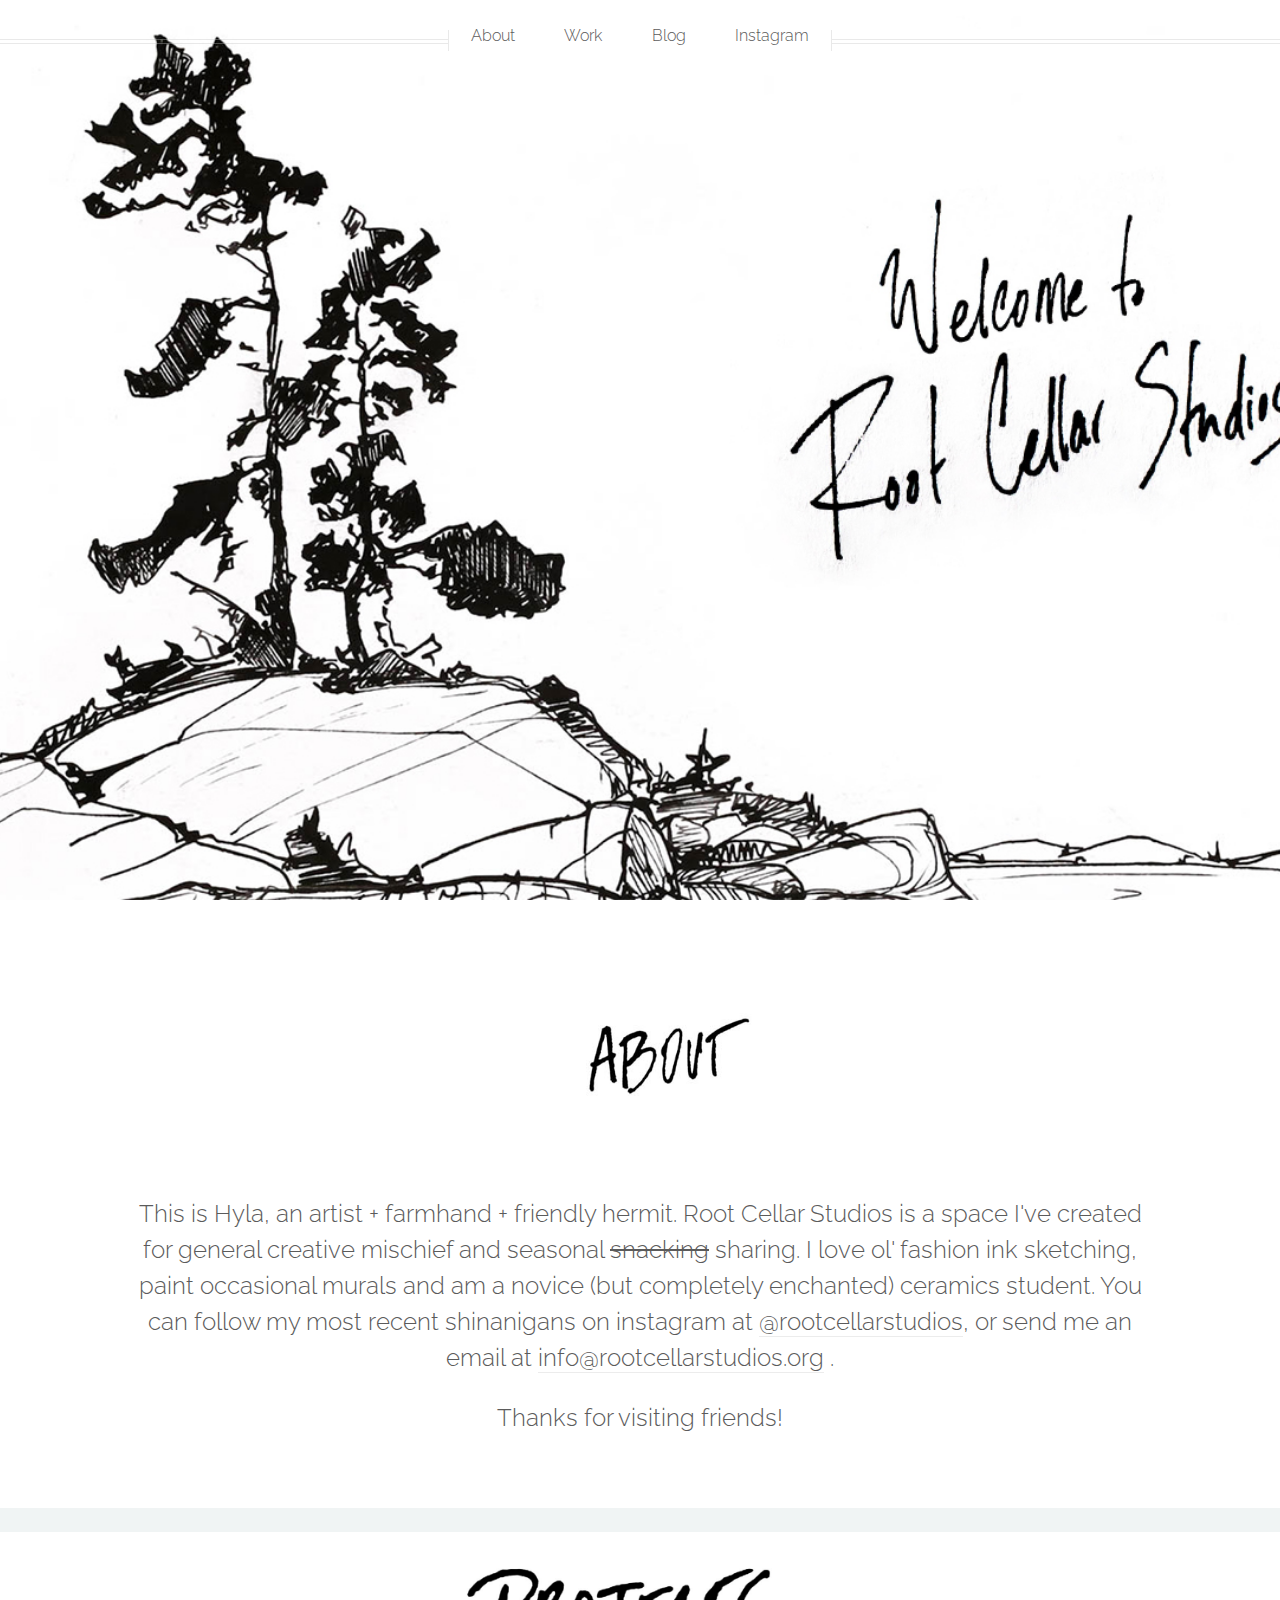
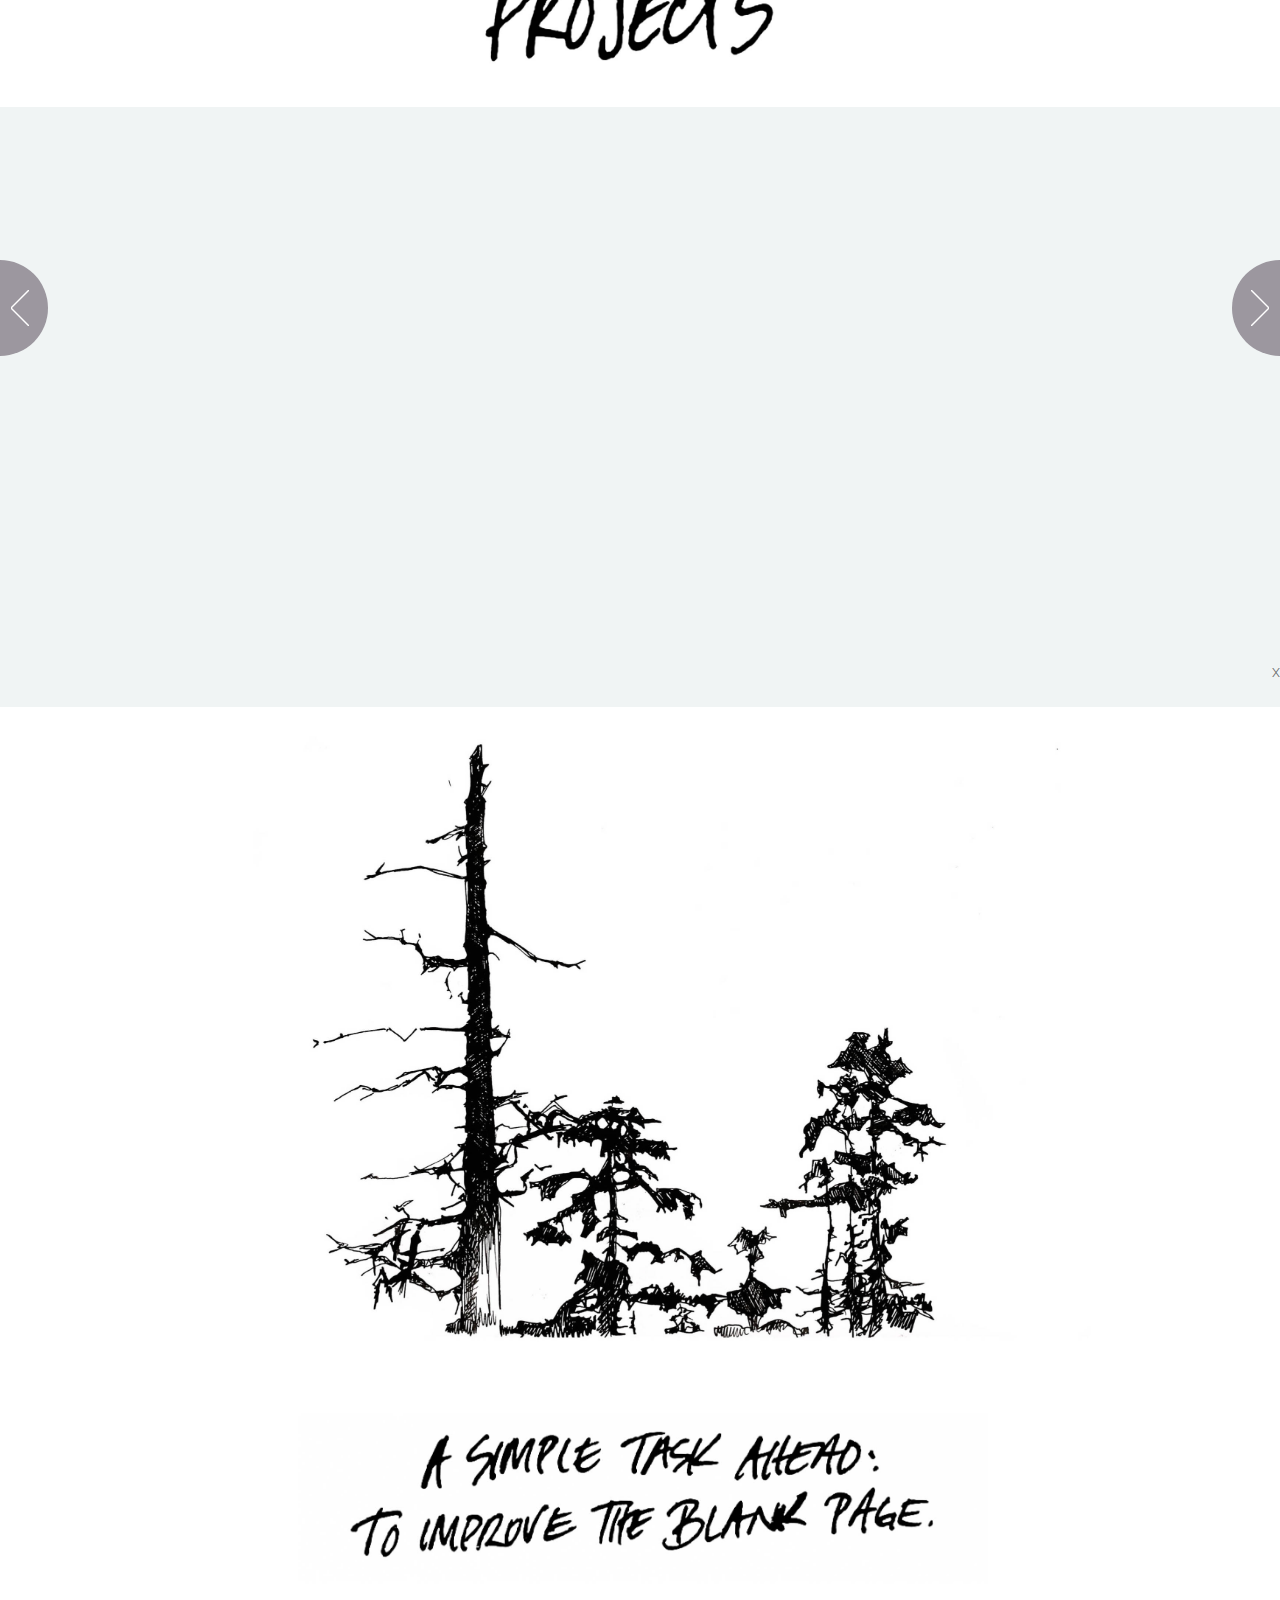
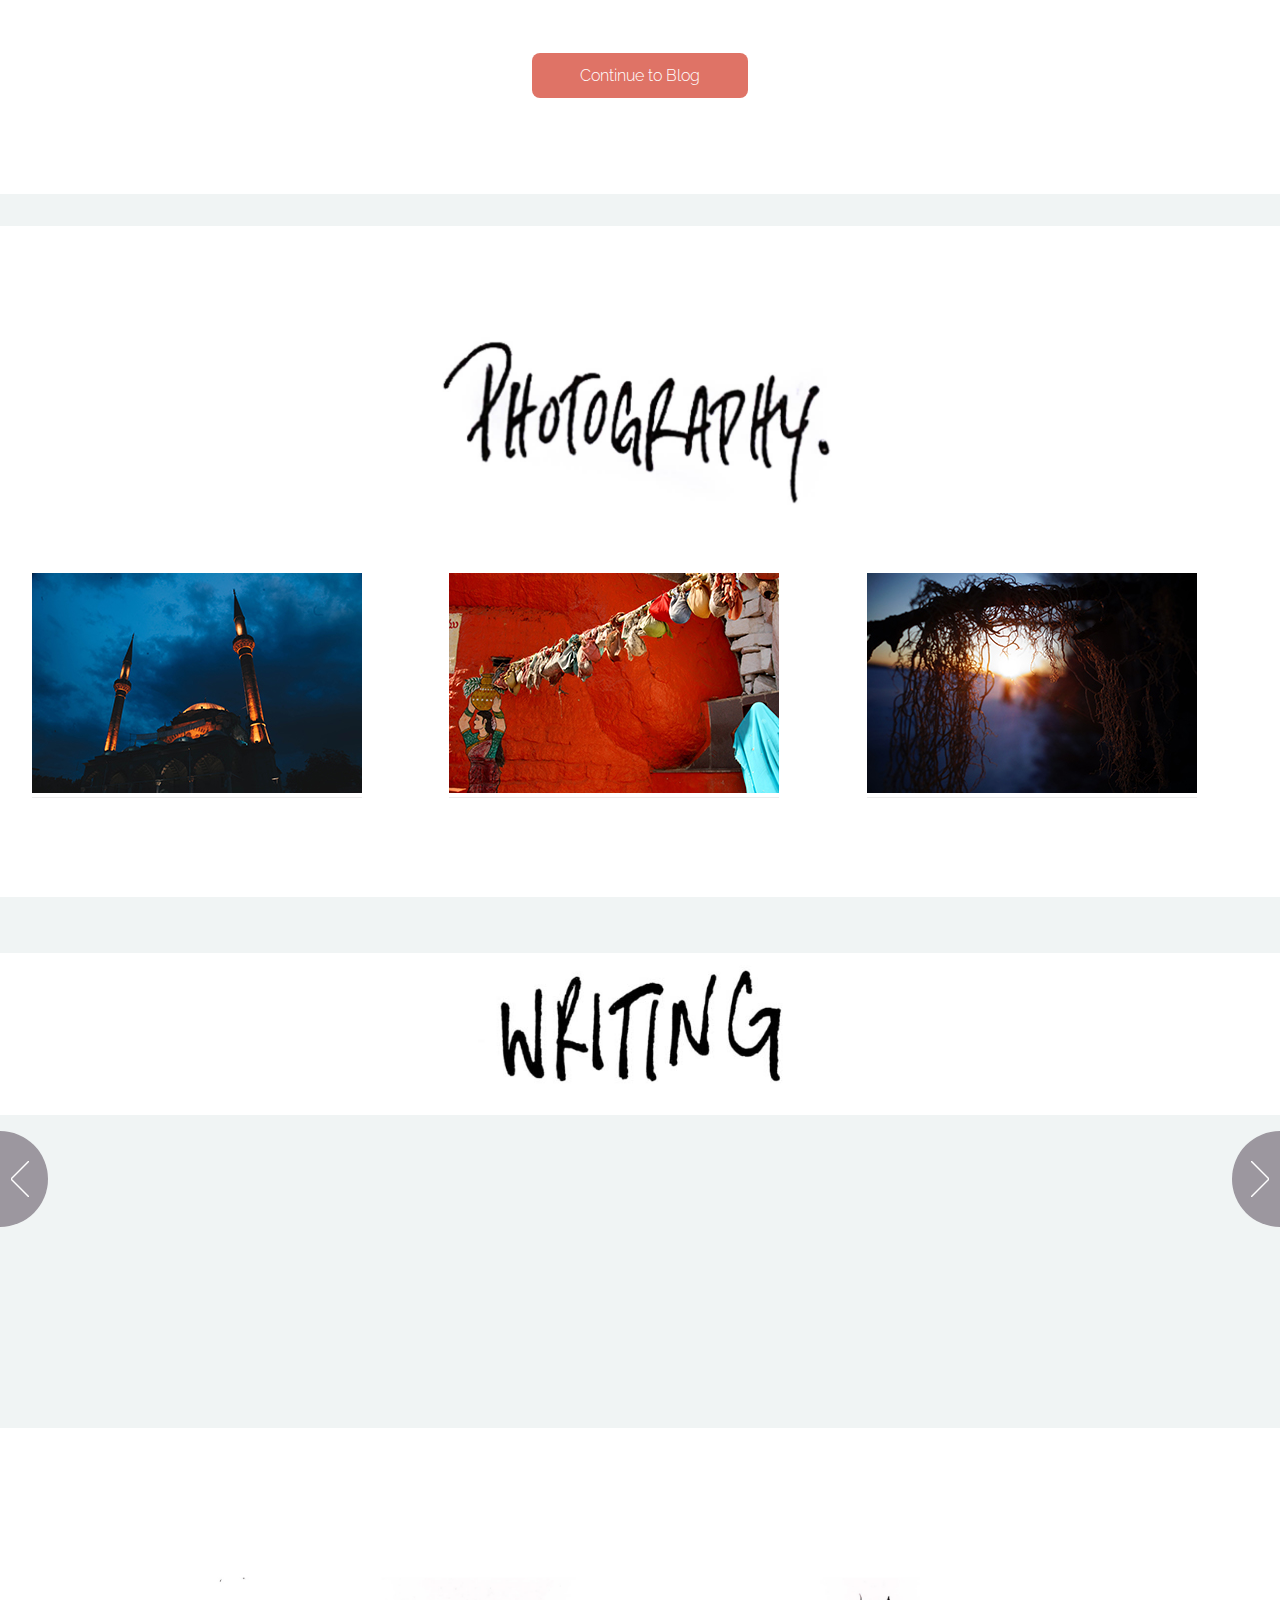
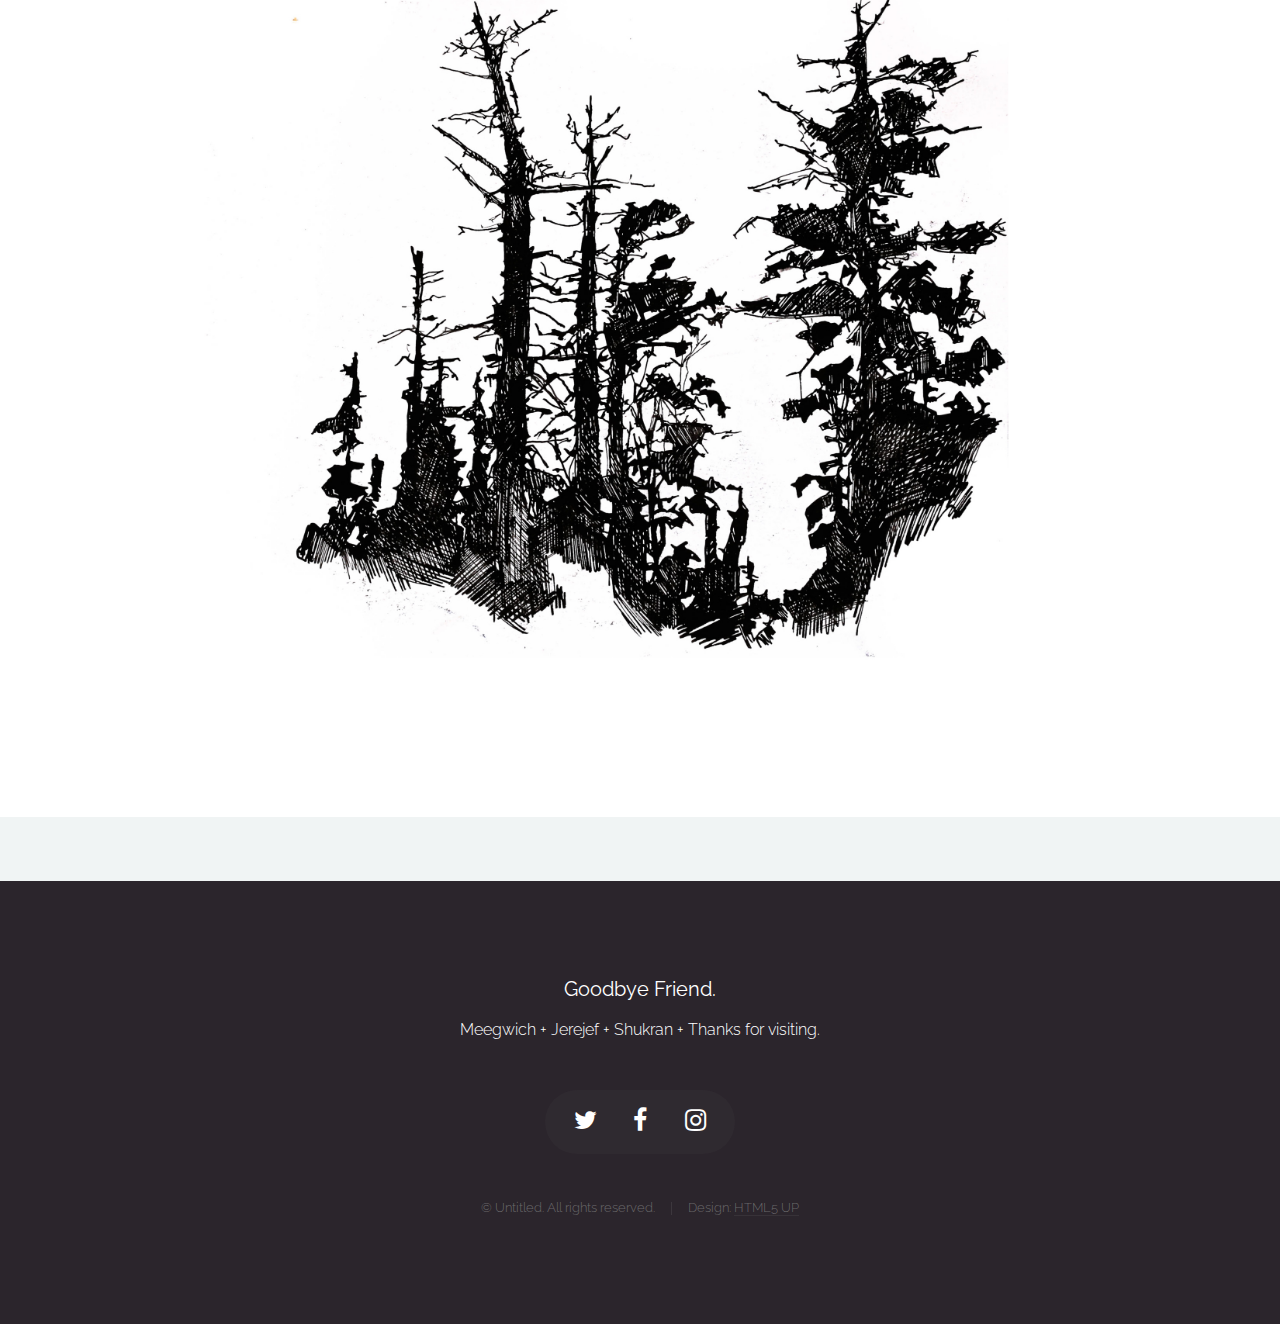
==== index.html @ f57cfbe0 "Update index.html" ====
<!DOCTYPE HTML>

<html>
	<head>
		<title>Root Cellar Studios</title>
		<meta charset="utf-8" />
		<meta name="viewport" content="width=device-width, initial-scale=1" />
		<!--[if lte IE 8]><script src="assets/js/ie/html5shiv.js"></script><![endif]-->
		<link rel="stylesheet" href="assets/css/main.css" />
		<!--[if lte IE 8]><link rel="stylesheet" href="assets/css/ie8.css" /><![endif]-->
	</head>
	<body class="homepage">
		<div id="page-wrapper">

			<!-- Header -->
				
				<div id="header">

					<!-- Inner -->
						<!--
						<div class="inner">
							<header>
								<h1><a href="index.html" id="logo">.</a></h1>
								<hr />
								<p> remove this OR secret button </p>
							</header>
							<footer>
								<a href="#banner" class="button circled scrolly">INFO</a>
								<a href="#banner" class="button circled scrolly">WORK</a>
								<a href="#banner" class="button circled scrolly">HAVE</a>
								<a href="#banner" class="button circled scrolly">BLOG</a>
							</footer>
							-->
						</div>

					<!-- Nav -->
						 
						<nav id="nav">
							<ul>
								<li><a href="#about">About</a>
									<ul>
									<li><a href="#about">About</a></li>
									<li><a href="http://rootcellarstudios.org/contact">Contact</a></li>
									
								</ul>
								</li>
								
								<li>
									<a href="#">Work</a>
									<ul>
										<li>
											<a href="#project">Projects</a>
											<ul>
												<li><a href="http://rootcellarstudios.org/projects/milpa">El Milpa Mural</a></li>
												<li><a href="http://rootcellarstudios.org/projects/boreal">Boreal Seasons</a></li>
												<li><a href="http://rootcellarstudios.org/projects/turkey">Turkish Fieldnotes</a></li>
												
											</ul>
										</li>
										<li><a href="#photography">Photography</a></li>
										
										<li><a href="#writing">Writing</a></li>
									</ul>
								</li>
					<li><a href="http://rootcellarstudios.org/blog">Blog</a></li>
					<li><a href="https://www.instagram.com/rootcellarstudios/">Instagram</a></li>
					</li>
							</ul>
						</nav>

				</div>

		
	<!-- Banner -->
				<a id="about"><section id="banner"></a>
				
					<header>
						<a href="#" class="image featured"><img src="images/title_about.jpg" alt="" /></a>
						<p class="image title">
							This is Hyla, an artist + farmhand + friendly hermit. Root Cellar Studios is a space I've created for general creative mischief and seasonal <strike>snacking</strike> sharing. I love ol' fashion ink sketching, paint occasional murals and am a novice (but completely enchanted) ceramics student. You can follow my most recent shinanigans on instagram at <a href="https://www.instagram.com/rootcellarstudios/">@rootcellarstudios</a>, or send me an email at <a href="info@rootcellarstudios.org">info@rootcellarstudios.org</a> . 
							</p>
					

							<p> 
								Thanks for visiting friends! 
							</p>

					</header>
				
				</section>
	

				<!-- Carousel -->			
				<a id="project"><section class="carousel"></a>
				
					<header>
						<a href="#" class="image featured"><img src="images/titles_projects.jpg" alt="" /></a>
					<!--
						<center><h2> PROJECTS </h2></center>
					-->
					</header>
					<div class="reel">

						<article>
							<a href="#" class="image featured"><img src="images/projects_milpa.jpg" alt="" /></a>
							<a href="#" class="image featured"><img src="images/index_bird1.jpg" onmouseover="this.src=' images/index_bird1_moved.jpg '" onmouseout="this.src=' images/index_bird1.jpg '"  /></a>


							<!--<
							<header>
								h3><a href="#">Three Sisters Mural</a></h3>
							</header>
							<p>Abundant Acres Cornfield Mural something something here.</p>
						-->
						</article>

						<article>
							<a href="#" class="image featured"><img src="images/projects_boreal.jpg" alt="" /></a>
							<a href="#" class="image featured"><img src="images/index_bird3.jpg" onmouseover="this.src=' images/index_bird3_moved.jpg '" onmouseout="this.src=' images/index_bird3.jpg '"  /></a>
							<header>
						<!--	
								<h3><a href="#">Boreal Seasons</a></h3>
							</header>
							<p>Working between sagging jackpines and black spuce horizons.</p>
						-->
						</article>

						<article>
							<a href="#" class="image featured"><img src="images/projects_turkish.jpg" alt="" /></a>
							<a href="#" class="image featured"><img src="images/index_bird2.jpg" onmouseover="this.src=' images/index_bird2_moved.jpg '" onmouseout="this.src=' images/index_bird2.jpg '"  /></a>
							<header>
						<!--
								<h3><a href="#">Turkish Fieldnotes</a></h3>
							</header>
							<p>Pocket sketchbooks carried from dazzling Istanbul to the Black Sea.</p>
						-->
						</article>

						

					
						<article>
							<a href="http://rootcellarstudios.org/contact" class="image featured"><img src="images/projects_ourproject.jpg" alt="" /></a>
							<a href="http://rootcellarstudios.org/contact" class="image featured"><img src="images/index_bird5.jpg" onmouseover="this.src=' images/index_bird5_moved.jpg '" onmouseout="this.src=' images/index_bird5_moved2.jpg '"  /></a>
							<header>
						<!--<
								h3><a href="#">Cat Lake Mural</a></h3>
							</header>
							<p>Youth and community artists create a Woodlands masterpiece</p>
						-->
						</article>
						

							x<article>
							<a href="#" class="image featured"><img src="images/projects_market.jpg" alt="" /></a>
							<a href="#" class="image featured"><img src="images/index_bird4.jpg" alt="" /></a>
							<header>
						<!--
						<article>
							<a href="#" class="image featured"><img src="images/RCS_shingle_mountain_edited.jpg" alt="" /></a>
							<a href="#" class="image featured"><img src="images/index_bird6.jpg" alt="" /></a>
							<header>
						-->
						<!--
								<h3><a href="#">A Shingle Canvas</a></h3>
							</header>
							<p>A season spent siding cabins and learning oils.</p>
						
						</article>-->


							
						<!--
								<h3><a href="#">Market Days</a></h3>
							</header>
							<p>Piling colours around the world from Gambia to Nepal to Kingston.</p>
						-->
						</article>

						<!--

						
						<article>
							<a href="#" class="image featured"><img src="#" alt="" /></a>
							<header>
								<h3><a href="#">Pottery Wheels</a></h3>
							</header>
							<p>A new endeavor starting in Winter 2017. Spinning out updates soon.</p>
						</article>

						<article>
							<a href="#" class="image featured"><img src="#" alt="" /></a>
							<header>
								<h3><a href="#">Wood and Whittling</a></h3>
							</header>
							<p>Whittling days, another new project. Tune in for spooning.</p>
						</article>

						<article>
							<a href="#" class="image featured"><img src="images/pic04.jpg" alt="" /></a>
							<header>
								<h3><a href="#">Ultrices urna sit lobortis</a></h3>
							</header>
							<p>Commodo id natoque malesuada sollicitudin elit suscipit magna.</p>
						</article>

						<article>
							<a href="#" class="image featured"><img src="images/pic05.jpg" alt="" /></a>
							<header>
								<h3><a href="#">Varius magnis sollicitudin</a></h3>
							</header>
							<p>Commodo id natoque malesuada sollicitudin elit suscipit magna.</p>
						</article>
					-->

					</div>
				</section>
			

			<!-- Main -->
				<div class="wrapper style2">

					<article id="main" class="container special">
						
						<header>
							
							<a href="http://rootcellarbear.tumblr.com" class="image featured"><img src="images/index_photo_trees.jpg" alt="" /></a>
							<a href="http://rootcellarbear.tumblr.com" class="image featured"><img src="images/blog_simpletask.jpg" alt="" /></a>
							
						</header>
						<p>
						

						</p>
						<footer>
							<a href="http://rootcellarbear.tumblr.com" class="button">Continue to Blog</a>
						</footer>
					</article>

				</div>

			<!-- Features -->
				<div class="wrapper style1">

					<section id="features" class="container special">
						
						<header>	
						<a id="photography"><a href="#" class="image featured"><img src="images/titles_photography.jpg" alt="" /></a></a>
						</header>
						

						<div class="row">
						
						<article class="4u 12u(mobile) special">
								  
							<a href="http://rootcellarstudios.org/photos/turkey" ><img src="images/photography_turkey_photo2.jpg" onmouseover="this.src=' images/photography_turkey_labelled.jpg '" onmouseout="this.src=' images/photography_turkey_photo2.jpg '"  /></a>

							<!--
								<header>
									<h3><a href="#">Turkey</a></h3>
								</header>
								<p>
									Fall 2016 
								</p>
							-->

							</article>



						<article class="4u 12u(mobile) special">
									<a href="http://rootcellarstudios.org/photos/india" ><img src="images/photography_india_photo.jpg" onmouseover="this.src=' images/photography_india_labelled.jpg '" onmouseout="this.src=' images/photography_india_photo.jpg '"  /></a>
									
								<!--
								<header>
									<h3><a href="#">India</a></h3>
								</header>
								<p>
									2011 
								</p>
							-->
							</article>
							
						<article class="4u 12u(mobile) special">
								<a href="http://rootcellarstudios.org/photos/northish" ><img src="images/photography_northish1.jpg" onmouseover="this.src=' images/photography_northish2.jpg '" onmouseout="this.src=' images/photography_northish1.jpg '"  /></a>

								<!--
								<header>
									<h3><a href="#">Canada</a></h3>
								</header>
								<p>
									July2008
								</p>
							-->
						</article>
						



						</div>
					</section>

				</div>

<!--
				<div class="wrapper style1">

					<section id="features" class="container special">
						<header>
							<h2> Writing </h2>
							<p> Sometimes I secretly blog on the internet. </p>
						</header>
						<div class="row">
						
							<article class="4u 12u(mobile) special">
								<a href="#" class="image featured"><img src="images/pic08.jpg" alt="" /></a>
								<header>
									<h3><a href="#">Flattening Raindrops </a></h3>
								</header>
								<p>
									Come, help me flatten raindrops. A place for things that we should remember. Collecting rain & stories. Sometimes helping them. Mostly just looking up. 
								</p>
							</article>
							<article class="4u 12u(mobile) special">
								<a href="https://maptia.com/hylanemy/stories/ramadan-rice-farming" class="image featured"><img src="images/pic09.jpg" alt="" /></a>
								<header>
									<h3><a href="https://maptia.com/hylanemy/stories/ramadan-rice-farming">Ramadan Rice Farming</a></h3>
								</header>
								<p>
									We were walking down to the Gambia River, tracing a barren track worn into the earth by calloused feet, cow herds and horse carts. The heat was like a blanket, smothering hunger and melting sore muscles. My senses seemed to ebb and fade like burning embers, creating the impression that we might be walking through time.
								</p>
							</article>
						</div>
					</section>

				</div>
-->

			<!-- Carousel -->
					
				
				
			<a id="writing"><section class="carousel"></a>
						
					
				
						
					
<a href="#" class="image featured"><img src="images/title_writing.jpg" alt="" /></a>
	
				<div class="reel">
							<article>
							<!--<a href="http://chaisandchains.tumblr.com/" class="image featured"><img src="#" alt="" /></a> --> 							
							<p>   </p>
							<header>
								<h3><a href="http://chaisandchains.tumblr.com/">CHAIS AND CHAINS</a></h3>
							</header>
						
							<p>Two gals on two wheels with two points on the map. Dipped out rear wheels in the Pacific June 16th and our front wheels in the Atlantic September 4th.</p>
							
						</article>

							<article>
							<!--<a href="https://maptia.com/hylanemy/stories/wild-harvest" class="image featured"><img src="images/written_wildharvest.jpg" alt="" /></a> 
							
							<a href="https://maptia.com/hylanemy/stories/wild-harvest" class="image featured"><img src="images/written_wildharvest.jpg" alt="" /></a> 
							-->
							<p>   </p>
							<header>
								<h3><a href="https://maptia.com/hylanemy/stories/wild-harvest">WILD HARVEST</a></h3>
							</header>
						
							<p>But wait, foraging is boring. Quiet. Slow. Pensive. This will make for a poor read! say the bears and mosquitoes and whispering pines. They continue the gruff advice...</p>
							
						</article>

						<article>
							<!--<a href="https://maptia.com/hylanemy/stories/cold-horizon" class="image featured"><img src="images/written_coldhorizon.jpg" alt="" /></a>
							<a href="https://maptia.com/hylanemy/stories/cold-horizon" class="image featured"><img src="images/writing_coldhorizonslabelled2.jpg" alt="" /></a>  -->
							<p>   </p>
							<header>
								<h3><a href="https://maptia.com/hylanemy/stories/cold-horizon">COLD HORIZONS</a></h3>
							</header>
							<p>We have driven 5000 meandering glittering kilometres. We crouch over the map as if it were a campfire, fanning the last embers of adventure.</p>
							
						</article>




						<article>
							<!--<a href="https://maptia.com/hylanemy/stories/ramadan-rice-farming" class="image featured"><img src="images/written_ramadan.jpg" alt="" /></a> 
							<a href="https://maptia.com/hylanemy/stories/ramadan-rice-farming" class="image featured"><img src="images/#" alt="" /></a> -->
							<p>   </p>
							<header>
								<h3><a href="https://maptia.com/hylanemy/stories/ramadan-rice-farming">RAMADAN RICE FIELDS</a></h3>
							</header>
						
							<p>The heat was a blanket, smothering hunger and melting sore muscles. My senses ebb and fade like burning embers, sending us walking through time.</p>
							
						</article>


						<article>
							<!--<a href="http://flattenedrain.tumblr.com/" class="image featured"><img src="images/pic02.jpg" alt="" /></a> 
							<a href="http://flattenedrain.tumblr.com/" class="image featured"><img src="images/#.jpg" alt="" /></a>-->
							<p>   </p>
							<header>
								<h3><a href="http://flattenedrain.tumblr.com/">FLATTENING RAINDROPS </a></h3>
							</header>

							<p>"Come, help me flatten raindrops." A place for things that we should remember. Collecting rain & stories. Sometimes helping them along. Mostly just looking up.</p>
							
						</article>

					
					</div>

				</section>
					
<a href="#" class="image featured"><img src="images/index_photo_pines2.jpg" alt="" /></a>


			<!-- Footer -->
			
			
				<div id="footer">
			<!--
					<div class="container">
						<div class="row">
-->
							
							<!-- Tweets -->
								<!--
								<section class="4u 12u(mobile)">
									<header>
										<h2 class="icon fa-twitter circled"><span class="label">Tweets</span></h2>
									</header>
									<ul class="divided">
										<li>
											<article class="tweet">
												Amet nullam fringilla nibh nulla convallis tique ante sociis accumsan.
												<span class="timestamp">5 minutes ago</span>
											</article>
										</li>
										<li>
											<article class="tweet">
												Hendrerit rutrum quisque.
												<span class="timestamp">30 minutes ago</span>
											</article>
										</li>
										<li>
											<article class="tweet">
												Curabitur donec nulla massa laoreet nibh. Lorem praesent montes.
												<span class="timestamp">3 hours ago</span>
											</article>
										</li>
										<li>
											<article class="tweet">
												Lacus natoque cras rhoncus curae dignissim ultricies. Convallis orci aliquet.
												<span class="timestamp">5 hours ago</span>
											</article>
										</li>
									</ul>
								</section>
						-->
							<!-- Posts -->
							<!--
								<section class="4u 12u(mobile)">
									<header>
										<h2 class="icon fa-file circled"><span class="label">Posts</span></h2>
									</header>
									<ul class="divided">
										<li>
											<article class="post stub">
												<header>
													<h3><a href="#">Nisl fermentum integer</a></h3>
												</header>
												<span class="timestamp">3 hours ago</span>
											</article>
										</li>
										<li>
											<article class="post stub">
												<header>
													<h3><a href="#">Phasellus portitor lorem</a></h3>
												</header>
												<span class="timestamp">6 hours ago</span>
											</article>
										</li>
										<li>
											<article class="post stub">
												<header>
													<h3><a href="#">Magna tempus consequat</a></h3>
												</header>
												<span class="timestamp">Yesterday</span>
											</article>
										</li>
										<li>
											<article class="post stub">
												<header>
													<h3><a href="#">Feugiat lorem ipsum</a></h3>
												</header>
												<span class="timestamp">2 days ago</span>
											</article>
										</li>
									</ul>
								</section>
							-->
							<!-- Photos -->
							<!--
								<section class="4u 12u(mobile)">
									<header>
										<h2 class="icon fa-camera circled"><span class="label">Photos</span></h2>
									</header>
									<div class="row 25%">
										<div class="6u">
											<a href="#" class="image fit"><img src="images/pic10.jpg" alt="" /></a>
										</div>
										<div class="6u$">
											<a href="#" class="image fit"><img src="images/pic11.jpg" alt="" /></a>
										</div>
										<div class="6u">
											<a href="#" class="image fit"><img src="images/pic12.jpg" alt="" /></a>
										</div>
										<div class="6u$">
											<a href="#" class="image fit"><img src="images/pic13.jpg" alt="" /></a>
										</div>
										<div class="6u">
											<a href="#" class="image fit"><img src="images/pic14.jpg" alt="" /></a>
										</div>
										<div class="6u$">
											<a href="#" class="image fit"><img src="images/pic15.jpg" alt="" /></a>
										</div>
									</div>
								</section>

						</div>
						<hr />
						<div class="row">
							<div class="12u">
						
-->

								<!-- Contact -->
									<section class="contact">
										<header>
											<h3>Goodbye Friend.</h3>
										</header>
										<p>Meegwich + Jerejef + Shukran + Thanks for visiting.</p>
										<ul class="icons">
											<li><a href="https://twitter.com/rootcellarorg" class="icon fa-twitter"><span class="label">Twitter</span></a></li>
											<li><a href="https://www.facebook.com/rootcellarstudios/" class="icon fa-facebook"><span class="label">Facebook</span></a></li>
											<li><a href="https://www.instagram.com/rootcellarstudios/" class="icon fa-instagram"><span class="label">Instagram</span></a></li>
									
										</ul>
									</section>

								<!-- Copyright -->
									<div class="copyright">
										<ul class="menu">
											<li>&copy; Untitled. All rights reserved.</li><li>Design: <a href="http://html5up.net">HTML5 UP</a></li>
										</ul>
									</div>

							</div>

						</div>
					</div>
				</div>

		</div>

		<!-- Scripts -->
			<script src="assets/js/jquery.min.js"></script>
			<script src="assets/js/jquery.dropotron.min.js"></script>
			<script src="assets/js/jquery.scrolly.min.js"></script>
			<script src="assets/js/jquery.onvisible.min.js"></script>
			<script src="assets/js/skel.min.js"></script>
			<script src="assets/js/util.js"></script>
			<!--[if lte IE 8]><script src="assets/js/ie/respond.min.js"></script><![endif]-->
			<script src="assets/js/main.js"></script>

	</body>
</html>
---- assets/css/main.css ----
@import url("https://fonts.googleapis.com/css?family=Raleway:200,200");
@import url("font-awesome.min.css");

/*
	Helios by HTML5 UP
	html5up.net | @ajlkn
	Free for personal and commercial use under the CCA 3.0 license (html5up.net/license)
*/

/* Reset */

	html, body, div, span, applet, object, iframe, h1, h2, h3, h4, h5, h6, p, blockquote, pre, a, abbr, acronym, address, big, cite, code, del, dfn, em, img, ins, kbd, q, s, samp, small, strike, strong, sub, sup, tt, var, b, u, i, center, dl, dt, dd, ol, ul, li, fieldset, form, label, legend, table, caption, tbody, tfoot, thead, tr, th, td, article, aside, canvas, details, embed, figure, figcaption, footer, header, hgroup, menu, nav, output, ruby, section, summary, time, mark, audio, video {
		margin: 0;
		padding: 0;
		border: 0;
		font-size: 100%;
		font: inherit;
		vertical-align: baseline;
	}

	article, aside, details, figcaption, figure, footer, header, hgroup, menu, nav, section {
		display: block;
	}

	body {
		line-height: 1;
	}

	ol, ul {
		list-style: none;
	}

	blockquote, q {
		quotes: none;
	}

	blockquote:before, blockquote:after, q:before, q:after {
		content: '';
		content: none;
	}

	table {
		border-collapse: collapse;
		border-spacing: 0;
	}

	body {
		-webkit-text-size-adjust: none;
	}

/* Box Model */

	*, *:before, *:after {
		-moz-box-sizing: border-box;
		-webkit-box-sizing: border-box;
		box-sizing: border-box;
	}

/* Containers */

	.container {
		margin-left: auto;
		margin-right: auto;
	}

	.container.\31 25\25 {
		width: 100%;
		max-width: 1750px;
		min-width: 1400px;
	}

	.container.\37 5\25 {
		width: 1050px;
	}

	.container.\35 0\25 {
		width: 700px;
	}

	.container.\32 5\25 {
		width: 350px;
	}

	.container {
		width: 1400px;
	}

	@media screen and (max-width: 1680px) {

		.container.\31 25\25 {
			width: 100%;
			max-width: 1500px;
			min-width: 1200px;
		}

		.container.\37 5\25 {
			width: 900px;
		}

		.container.\35 0\25 {
			width: 600px;
		}

		.container.\32 5\25 {
			width: 300px;
		}

		.container {
			width: 1200px;
		}

	}

	@media screen and (max-width: 1280px) {

		.container.\31 25\25 {
			width: 100%;
			max-width: 125%;
			min-width: 100%;
		}

		.container.\37 5\25 {
			width: 75%;
		}

		.container.\35 0\25 {
			width: 50%;
		}

		.container.\32 5\25 {
			width: 25%;
		}

		.container {
			width: 100%;
		}

	}

	@media screen and (max-width: 960px) {

		.container.\31 25\25 {
			width: 100%;
			max-width: 125%;
			min-width: 100%;
		}

		.container.\37 5\25 {
			width: 75%;
		}

		.container.\35 0\25 {
			width: 50%;
		}

		.container.\32 5\25 {
			width: 25%;
		}

		.container {
			width: 100%;
		}

	}

	@media screen and (max-width: 840px) {

		.container.\31 25\25 {
			width: 100%;
			max-width: 125%;
			min-width: 100%;
		}

		.container.\37 5\25 {
			width: 75%;
		}

		.container.\35 0\25 {
			width: 50%;
		}

		.container.\32 5\25 {
			width: 25%;
		}

		.container {
			width: 100% !important;
		}

	}

	@media screen and (max-width: 736px) {

		.container.\31 25\25 {
			width: 100%;
			max-width: 125%;
			min-width: 100%;
		}

		.container.\37 5\25 {
			width: 75%;
		}

		.container.\35 0\25 {
			width: 50%;
		}

		.container.\32 5\25 {
			width: 25%;
		}

		.container {
			width: 100% !important;
		}

	}

/* Grid */

	.row {
		border-bottom: solid 1px transparent;
		-moz-box-sizing: border-box;
		-webkit-box-sizing: border-box;
		box-sizing: border-box;
	}

	.row > * {
		float: left;
		-moz-box-sizing: border-box;
		-webkit-box-sizing: border-box;
		box-sizing: border-box;
	}

	.row:after, .row:before {
		content: '';
		display: block;
		clear: both;
		height: 0;
	}

	.row.uniform > * > :first-child {
		margin-top: 0;
	}

	.row.uniform > * > :last-child {
		margin-bottom: 0;
	}

	.row.\30 \25 > * {
		padding: 0px 0 0 0px;
	}

	.row.\30 \25 {
		margin: 0px 0 -1px 0px;
	}

	.row.uniform.\30 \25 > * {
		padding: 0px 0 0 0px;
	}

	.row.uniform.\30 \25 {
		margin: 0px 0 -1px 0px;
	}

	.row > * {
		padding: 48px 0 0 48px;
	}

	.row {
		margin: -48px 0 -1px -48px;
	}

	.row.uniform > * {
		padding: 48px 0 0 48px;
	}

	.row.uniform {
		margin: -48px 0 -1px -48px;
	}

	.row.\32 00\25 > * {
		padding: 96px 0 0 96px;
	}

	.row.\32 00\25 {
		margin: -96px 0 -1px -96px;
	}

	.row.uniform.\32 00\25 > * {
		padding: 96px 0 0 96px;
	}

	.row.uniform.\32 00\25 {
		margin: -96px 0 -1px -96px;
	}

	.row.\31 50\25 > * {
		padding: 72px 0 0 72px;
	}

	.row.\31 50\25 {
		margin: -72px 0 -1px -72px;
	}

	.row.uniform.\31 50\25 > * {
		padding: 72px 0 0 72px;
	}

	.row.uniform.\31 50\25 {
		margin: -72px 0 -1px -72px;
	}

	.row.\35 0\25 > * {
		padding: 24px 0 0 24px;
	}

	.row.\35 0\25 {
		margin: -24px 0 -1px -24px;
	}

	.row.uniform.\35 0\25 > * {
		padding: 24px 0 0 24px;
	}

	.row.uniform.\35 0\25 {
		margin: -24px 0 -1px -24px;
	}

	.row.\32 5\25 > * {
		padding: 12px 0 0 12px;
	}

	.row.\32 5\25 {
		margin: -12px 0 -1px -12px;
	}

	.row.uniform.\32 5\25 > * {
		padding: 12px 0 0 12px;
	}

	.row.uniform.\32 5\25 {
		margin: -12px 0 -1px -12px;
	}

	.\31 2u, .\31 2u\24 {
		width: 100%;
		clear: none;
		margin-left: 0;
	}

	.\31 1u, .\31 1u\24 {
		width: 91.6666666667%;
		clear: none;
		margin-left: 0;
	}

	.\31 0u, .\31 0u\24 {
		width: 83.3333333333%;
		clear: none;
		margin-left: 0;
	}

	.\39 u, .\39 u\24 {
		width: 75%;
		clear: none;
		margin-left: 0;
	}

	.\38 u, .\38 u\24 {
		width: 66.6666666667%;
		clear: none;
		margin-left: 0;
	}

	.\37 u, .\37 u\24 {
		width: 58.3333333333%;
		clear: none;
		margin-left: 0;
	}

	.\36 u, .\36 u\24 {
		width: 50%;
		clear: none;
		margin-left: 0;
	}

	.\35 u, .\35 u\24 {
		width: 41.6666666667%;
		clear: none;
		margin-left: 0;
	}

	.\34 u, .\34 u\24 {
		width: 33.3333333333%;
		clear: none;
		margin-left: 0;
	}

	.\33 u, .\33 u\24 {
		width: 25%;
		clear: none;
		margin-left: 0;
	}

	.\32 u, .\32 u\24 {
		width: 16.6666666667%;
		clear: none;
		margin-left: 0;
	}

	.\31 u, .\31 u\24 {
		width: 8.3333333333%;
		clear: none;
		margin-left: 0;
	}

	.\31 2u\24 + *,
	.\31 1u\24 + *,
	.\31 0u\24 + *,
	.\39 u\24 + *,
	.\38 u\24 + *,
	.\37 u\24 + *,
	.\36 u\24 + *,
	.\35 u\24 + *,
	.\34 u\24 + *,
	.\33 u\24 + *,
	.\32 u\24 + *,
	.\31 u\24 + * {
		clear: left;
	}

	.\-11u {
		margin-left: 91.66667%;
	}

	.\-10u {
		margin-left: 83.33333%;
	}

	.\-9u {
		margin-left: 75%;
	}

	.\-8u {
		margin-left: 66.66667%;
	}

	.\-7u {
		margin-left: 58.33333%;
	}

	.\-6u {
		margin-left: 50%;
	}

	.\-5u {
		margin-left: 41.66667%;
	}

	.\-4u {
		margin-left: 33.33333%;
	}

	.\-3u {
		margin-left: 25%;
	}

	.\-2u {
		margin-left: 16.66667%;
	}

	.\-1u {
		margin-left: 8.33333%;
	}

	@media screen and (max-width: 1680px) {

		.row > * {
			padding: 48px 0 0 48px;
		}

		.row {
			margin: -48px 0 -1px -48px;
		}

		.row.uniform > * {
			padding: 48px 0 0 48px;
		}

		.row.uniform {
			margin: -48px 0 -1px -48px;
		}

		.row.\32 00\25 > * {
			padding: 96px 0 0 96px;
		}

		.row.\32 00\25 {
			margin: -96px 0 -1px -96px;
		}

		.row.uniform.\32 00\25 > * {
			padding: 96px 0 0 96px;
		}

		.row.uniform.\32 00\25 {
			margin: -96px 0 -1px -96px;
		}

		.row.\31 50\25 > * {
			padding: 72px 0 0 72px;
		}

		.row.\31 50\25 {
			margin: -72px 0 -1px -72px;
		}

		.row.uniform.\31 50\25 > * {
			padding: 72px 0 0 72px;
		}

		.row.uniform.\31 50\25 {
			margin: -72px 0 -1px -72px;
		}

		.row.\35 0\25 > * {
			padding: 24px 0 0 24px;
		}

		.row.\35 0\25 {
			margin: -24px 0 -1px -24px;
		}

		.row.uniform.\35 0\25 > * {
			padding: 24px 0 0 24px;
		}

		.row.uniform.\35 0\25 {
			margin: -24px 0 -1px -24px;
		}

		.row.\32 5\25 > * {
			padding: 12px 0 0 12px;
		}

		.row.\32 5\25 {
			margin: -12px 0 -1px -12px;
		}

		.row.uniform.\32 5\25 > * {
			padding: 12px 0 0 12px;
		}

		.row.uniform.\32 5\25 {
			margin: -12px 0 -1px -12px;
		}

		.\31 2u\28wide\29, .\31 2u\24\28wide\29 {
			width: 100%;
			clear: none;
			margin-left: 0;
		}

		.\31 1u\28wide\29, .\31 1u\24\28wide\29 {
			width: 91.6666666667%;
			clear: none;
			margin-left: 0;
		}

		.\31 0u\28wide\29, .\31 0u\24\28wide\29 {
			width: 83.3333333333%;
			clear: none;
			margin-left: 0;
		}

		.\39 u\28wide\29, .\39 u\24\28wide\29 {
			width: 75%;
			clear: none;
			margin-left: 0;
		}

		.\38 u\28wide\29, .\38 u\24\28wide\29 {
			width: 66.6666666667%;
			clear: none;
			margin-left: 0;
		}

		.\37 u\28wide\29, .\37 u\24\28wide\29 {
			width: 58.3333333333%;
			clear: none;
			margin-left: 0;
		}

		.\36 u\28wide\29, .\36 u\24\28wide\29 {
			width: 50%;
			clear: none;
			margin-left: 0;
		}

		.\35 u\28wide\29, .\35 u\24\28wide\29 {
			width: 41.6666666667%;
			clear: none;
			margin-left: 0;
		}

		.\34 u\28wide\29, .\34 u\24\28wide\29 {
			width: 33.3333333333%;
			clear: none;
			margin-left: 0;
		}

		.\33 u\28wide\29, .\33 u\24\28wide\29 {
			width: 25%;
			clear: none;
			margin-left: 0;
		}

		.\32 u\28wide\29, .\32 u\24\28wide\29 {
			width: 16.6666666667%;
			clear: none;
			margin-left: 0;
		}

		.\31 u\28wide\29, .\31 u\24\28wide\29 {
			width: 8.3333333333%;
			clear: none;
			margin-left: 0;
		}

		.\31 2u\24\28wide\29 + *,
		.\31 1u\24\28wide\29 + *,
		.\31 0u\24\28wide\29 + *,
		.\39 u\24\28wide\29 + *,
		.\38 u\24\28wide\29 + *,
		.\37 u\24\28wide\29 + *,
		.\36 u\24\28wide\29 + *,
		.\35 u\24\28wide\29 + *,
		.\34 u\24\28wide\29 + *,
		.\33 u\24\28wide\29 + *,
		.\32 u\24\28wide\29 + *,
		.\31 u\24\28wide\29 + * {
			clear: left;
		}

		.\-11u\28wide\29 {
			margin-left: 91.66667%;
		}

		.\-10u\28wide\29 {
			margin-left: 83.33333%;
		}

		.\-9u\28wide\29 {
			margin-left: 75%;
		}

		.\-8u\28wide\29 {
			margin-left: 66.66667%;
		}

		.\-7u\28wide\29 {
			margin-left: 58.33333%;
		}

		.\-6u\28wide\29 {
			margin-left: 50%;
		}

		.\-5u\28wide\29 {
			margin-left: 41.66667%;
		}

		.\-4u\28wide\29 {
			margin-left: 33.33333%;
		}

		.\-3u\28wide\29 {
			margin-left: 25%;
		}

		.\-2u\28wide\29 {
			margin-left: 16.66667%;
		}

		.\-1u\28wide\29 {
			margin-left: 8.33333%;
		}

	}

	@media screen and (max-width: 1280px) {

		.row > * {
			padding: 36px 0 0 36px;
		}

		.row {
			margin: -36px 0 -1px -36px;
		}

		.row.uniform > * {
			padding: 36px 0 0 36px;
		}

		.row.uniform {
			margin: -36px 0 -1px -36px;
		}

		.row.\32 00\25 > * {
			padding: 72px 0 0 72px;
		}

		.row.\32 00\25 {
			margin: -72px 0 -1px -72px;
		}

		.row.uniform.\32 00\25 > * {
			padding: 72px 0 0 72px;
		}

		.row.uniform.\32 00\25 {
			margin: -72px 0 -1px -72px;
		}

		.row.\31 50\25 > * {
			padding: 54px 0 0 54px;
		}

		.row.\31 50\25 {
			margin: -54px 0 -1px -54px;
		}

		.row.uniform.\31 50\25 > * {
			padding: 54px 0 0 54px;
		}

		.row.uniform.\31 50\25 {
			margin: -54px 0 -1px -54px;
		}

		.row.\35 0\25 > * {
			padding: 18px 0 0 18px;
		}

		.row.\35 0\25 {
			margin: -18px 0 -1px -18px;
		}

		.row.uniform.\35 0\25 > * {
			padding: 18px 0 0 18px;
		}

		.row.uniform.\35 0\25 {
			margin: -18px 0 -1px -18px;
		}

		.row.\32 5\25 > * {
			padding: 9px 0 0 9px;
		}

		.row.\32 5\25 {
			margin: -9px 0 -1px -9px;
		}

		.row.uniform.\32 5\25 > * {
			padding: 9px 0 0 9px;
		}

		.row.uniform.\32 5\25 {
			margin: -9px 0 -1px -9px;
		}

		.\31 2u\28normal\29, .\31 2u\24\28normal\29 {
			width: 100%;
			clear: none;
			margin-left: 0;
		}

		.\31 1u\28normal\29, .\31 1u\24\28normal\29 {
			width: 91.6666666667%;
			clear: none;
			margin-left: 0;
		}

		.\31 0u\28normal\29, .\31 0u\24\28normal\29 {
			width: 83.3333333333%;
			clear: none;
			margin-left: 0;
		}

		.\39 u\28normal\29, .\39 u\24\28normal\29 {
			width: 75%;
			clear: none;
			margin-left: 0;
		}

		.\38 u\28normal\29, .\38 u\24\28normal\29 {
			width: 66.6666666667%;
			clear: none;
			margin-left: 0;
		}

		.\37 u\28normal\29, .\37 u\24\28normal\29 {
			width: 58.3333333333%;
			clear: none;
			margin-left: 0;
		}

		.\36 u\28normal\29, .\36 u\24\28normal\29 {
			width: 50%;
			clear: none;
			margin-left: 0;
		}

		.\35 u\28normal\29, .\35 u\24\28normal\29 {
			width: 41.6666666667%;
			clear: none;
			margin-left: 0;
		}

		.\34 u\28normal\29, .\34 u\24\28normal\29 {
			width: 33.3333333333%;
			clear: none;
			margin-left: 0;
		}

		.\33 u\28normal\29, .\33 u\24\28normal\29 {
			width: 25%;
			clear: none;
			margin-left: 0;
		}

		.\32 u\28normal\29, .\32 u\24\28normal\29 {
			width: 16.6666666667%;
			clear: none;
			margin-left: 0;
		}

		.\31 u\28normal\29, .\31 u\24\28normal\29 {
			width: 8.3333333333%;
			clear: none;
			margin-left: 0;
		}

		.\31 2u\24\28normal\29 + *,
		.\31 1u\24\28normal\29 + *,
		.\31 0u\24\28normal\29 + *,
		.\39 u\24\28normal\29 + *,
		.\38 u\24\28normal\29 + *,
		.\37 u\24\28normal\29 + *,
		.\36 u\24\28normal\29 + *,
		.\35 u\24\28normal\29 + *,
		.\34 u\24\28normal\29 + *,
		.\33 u\24\28normal\29 + *,
		.\32 u\24\28normal\29 + *,
		.\31 u\24\28normal\29 + * {
			clear: left;
		}

		.\-11u\28normal\29 {
			margin-left: 91.66667%;
		}

		.\-10u\28normal\29 {
			margin-left: 83.33333%;
		}

		.\-9u\28normal\29 {
			margin-left: 75%;
		}

		.\-8u\28normal\29 {
			margin-left: 66.66667%;
		}

		.\-7u\28normal\29 {
			margin-left: 58.33333%;
		}

		.\-6u\28normal\29 {
			margin-left: 50%;
		}

		.\-5u\28normal\29 {
			margin-left: 41.66667%;
		}

		.\-4u\28normal\29 {
			margin-left: 33.33333%;
		}

		.\-3u\28normal\29 {
			margin-left: 25%;
		}

		.\-2u\28normal\29 {
			margin-left: 16.66667%;
		}

		.\-1u\28normal\29 {
			margin-left: 8.33333%;
		}

	}

	@media screen and (max-width: 960px) {

		.row > * {
			padding: 32px 0 0 32px;
		}

		.row {
			margin: -32px 0 -1px -32px;
		}

		.row.uniform > * {
			padding: 32px 0 0 32px;
		}

		.row.uniform {
			margin: -32px 0 -1px -32px;
		}

		.row.\32 00\25 > * {
			padding: 64px 0 0 64px;
		}

		.row.\32 00\25 {
			margin: -64px 0 -1px -64px;
		}

		.row.uniform.\32 00\25 > * {
			padding: 64px 0 0 64px;
		}

		.row.uniform.\32 00\25 {
			margin: -64px 0 -1px -64px;
		}

		.row.\31 50\25 > * {
			padding: 48px 0 0 48px;
		}

		.row.\31 50\25 {
			margin: -48px 0 -1px -48px;
		}

		.row.uniform.\31 50\25 > * {
			padding: 48px 0 0 48px;
		}

		.row.uniform.\31 50\25 {
			margin: -48px 0 -1px -48px;
		}

		.row.\35 0\25 > * {
			padding: 16px 0 0 16px;
		}

		.row.\35 0\25 {
			margin: -16px 0 -1px -16px;
		}

		.row.uniform.\35 0\25 > * {
			padding: 16px 0 0 16px;
		}

		.row.uniform.\35 0\25 {
			margin: -16px 0 -1px -16px;
		}

		.row.\32 5\25 > * {
			padding: 8px 0 0 8px;
		}

		.row.\32 5\25 {
			margin: -8px 0 -1px -8px;
		}

		.row.uniform.\32 5\25 > * {
			padding: 8px 0 0 8px;
		}

		.row.uniform.\32 5\25 {
			margin: -8px 0 -1px -8px;
		}

		.\31 2u\28narrow\29, .\31 2u\24\28narrow\29 {
			width: 100%;
			clear: none;
			margin-left: 0;
		}

		.\31 1u\28narrow\29, .\31 1u\24\28narrow\29 {
			width: 91.6666666667%;
			clear: none;
			margin-left: 0;
		}

		.\31 0u\28narrow\29, .\31 0u\24\28narrow\29 {
			width: 83.3333333333%;
			clear: none;
			margin-left: 0;
		}

		.\39 u\28narrow\29, .\39 u\24\28narrow\29 {
			width: 75%;
			clear: none;
			margin-left: 0;
		}

		.\38 u\28narrow\29, .\38 u\24\28narrow\29 {
			width: 66.6666666667%;
			clear: none;
			margin-left: 0;
		}

		.\37 u\28narrow\29, .\37 u\24\28narrow\29 {
			width: 58.3333333333%;
			clear: none;
			margin-left: 0;
		}

		.\36 u\28narrow\29, .\36 u\24\28narrow\29 {
			width: 50%;
			clear: none;
			margin-left: 0;
		}

		.\35 u\28narrow\29, .\35 u\24\28narrow\29 {
			width: 41.6666666667%;
			clear: none;
			margin-left: 0;
		}

		.\34 u\28narrow\29, .\34 u\24\28narrow\29 {
			width: 33.3333333333%;
			clear: none;
			margin-left: 0;
		}

		.\33 u\28narrow\29, .\33 u\24\28narrow\29 {
			width: 25%;
			clear: none;
			margin-left: 0;
		}

		.\32 u\28narrow\29, .\32 u\24\28narrow\29 {
			width: 16.6666666667%;
			clear: none;
			margin-left: 0;
		}

		.\31 u\28narrow\29, .\31 u\24\28narrow\29 {
			width: 8.3333333333%;
			clear: none;
			margin-left: 0;
		}

		.\31 2u\24\28narrow\29 + *,
		.\31 1u\24\28narrow\29 + *,
		.\31 0u\24\28narrow\29 + *,
		.\39 u\24\28narrow\29 + *,
		.\38 u\24\28narrow\29 + *,
		.\37 u\24\28narrow\29 + *,
		.\36 u\24\28narrow\29 + *,
		.\35 u\24\28narrow\29 + *,
		.\34 u\24\28narrow\29 + *,
		.\33 u\24\28narrow\29 + *,
		.\32 u\24\28narrow\29 + *,
		.\31 u\24\28narrow\29 + * {
			clear: left;
		}

		.\-11u\28narrow\29 {
			margin-left: 91.66667%;
		}

		.\-10u\28narrow\29 {
			margin-left: 83.33333%;
		}

		.\-9u\28narrow\29 {
			margin-left: 75%;
		}

		.\-8u\28narrow\29 {
			margin-left: 66.66667%;
		}

		.\-7u\28narrow\29 {
			margin-left: 58.33333%;
		}

		.\-6u\28narrow\29 {
			margin-left: 50%;
		}

		.\-5u\28narrow\29 {
			margin-left: 41.66667%;
		}

		.\-4u\28narrow\29 {
			margin-left: 33.33333%;
		}

		.\-3u\28narrow\29 {
			margin-left: 25%;
		}

		.\-2u\28narrow\29 {
			margin-left: 16.66667%;
		}

		.\-1u\28narrow\29 {
			margin-left: 8.33333%;
		}

	}

	@media screen and (max-width: 840px) {

		.row > * {
			padding: 32px 0 0 32px;
		}

		.row {
			margin: -32px 0 -1px -32px;
		}

		.row.uniform > * {
			padding: 32px 0 0 32px;
		}

		.row.uniform {
			margin: -32px 0 -1px -32px;
		}

		.row.\32 00\25 > * {
			padding: 64px 0 0 64px;
		}

		.row.\32 00\25 {
			margin: -64px 0 -1px -64px;
		}

		.row.uniform.\32 00\25 > * {
			padding: 64px 0 0 64px;
		}

		.row.uniform.\32 00\25 {
			margin: -64px 0 -1px -64px;
		}

		.row.\31 50\25 > * {
			padding: 48px 0 0 48px;
		}

		.row.\31 50\25 {
			margin: -48px 0 -1px -48px;
		}

		.row.uniform.\31 50\25 > * {
			padding: 48px 0 0 48px;
		}

		.row.uniform.\31 50\25 {
			margin: -48px 0 -1px -48px;
		}

		.row.\35 0\25 > * {
			padding: 16px 0 0 16px;
		}

		.row.\35 0\25 {
			margin: -16px 0 -1px -16px;
		}

		.row.uniform.\35 0\25 > * {
			padding: 16px 0 0 16px;
		}

		.row.uniform.\35 0\25 {
			margin: -16px 0 -1px -16px;
		}

		.row.\32 5\25 > * {
			padding: 8px 0 0 8px;
		}

		.row.\32 5\25 {
			margin: -8px 0 -1px -8px;
		}

		.row.uniform.\32 5\25 > * {
			padding: 8px 0 0 8px;
		}

		.row.uniform.\32 5\25 {
			margin: -8px 0 -1px -8px;
		}

		.\31 2u\28narrower\29, .\31 2u\24\28narrower\29 {
			width: 100%;
			clear: none;
			margin-left: 0;
		}

		.\31 1u\28narrower\29, .\31 1u\24\28narrower\29 {
			width: 91.6666666667%;
			clear: none;
			margin-left: 0;
		}

		.\31 0u\28narrower\29, .\31 0u\24\28narrower\29 {
			width: 83.3333333333%;
			clear: none;
			margin-left: 0;
		}

		.\39 u\28narrower\29, .\39 u\24\28narrower\29 {
			width: 75%;
			clear: none;
			margin-left: 0;
		}

		.\38 u\28narrower\29, .\38 u\24\28narrower\29 {
			width: 66.6666666667%;
			clear: none;
			margin-left: 0;
		}

		.\37 u\28narrower\29, .\37 u\24\28narrower\29 {
			width: 58.3333333333%;
			clear: none;
			margin-left: 0;
		}

		.\36 u\28narrower\29, .\36 u\24\28narrower\29 {
			width: 50%;
			clear: none;
			margin-left: 0;
		}

		.\35 u\28narrower\29, .\35 u\24\28narrower\29 {
			width: 41.6666666667%;
			clear: none;
			margin-left: 0;
		}

		.\34 u\28narrower\29, .\34 u\24\28narrower\29 {
			width: 33.3333333333%;
			clear: none;
			margin-left: 0;
		}

		.\33 u\28narrower\29, .\33 u\24\28narrower\29 {
			width: 25%;
			clear: none;
			margin-left: 0;
		}

		.\32 u\28narrower\29, .\32 u\24\28narrower\29 {
			width: 16.6666666667%;
			clear: none;
			margin-left: 0;
		}

		.\31 u\28narrower\29, .\31 u\24\28narrower\29 {
			width: 8.3333333333%;
			clear: none;
			margin-left: 0;
		}

		.\31 2u\24\28narrower\29 + *,
		.\31 1u\24\28narrower\29 + *,
		.\31 0u\24\28narrower\29 + *,
		.\39 u\24\28narrower\29 + *,
		.\38 u\24\28narrower\29 + *,
		.\37 u\24\28narrower\29 + *,
		.\36 u\24\28narrower\29 + *,
		.\35 u\24\28narrower\29 + *,
		.\34 u\24\28narrower\29 + *,
		.\33 u\24\28narrower\29 + *,
		.\32 u\24\28narrower\29 + *,
		.\31 u\24\28narrower\29 + * {
			clear: left;
		}

		.\-11u\28narrower\29 {
			margin-left: 91.66667%;
		}

		.\-10u\28narrower\29 {
			margin-left: 83.33333%;
		}

		.\-9u\28narrower\29 {
			margin-left: 75%;
		}

		.\-8u\28narrower\29 {
			margin-left: 66.66667%;
		}

		.\-7u\28narrower\29 {
			margin-left: 58.33333%;
		}

		.\-6u\28narrower\29 {
			margin-left: 50%;
		}

		.\-5u\28narrower\29 {
			margin-left: 41.66667%;
		}

		.\-4u\28narrower\29 {
			margin-left: 33.33333%;
		}

		.\-3u\28narrower\29 {
			margin-left: 25%;
		}

		.\-2u\28narrower\29 {
			margin-left: 16.66667%;
		}

		.\-1u\28narrower\29 {
			margin-left: 8.33333%;
		}

	}

	@media screen and (max-width: 736px) {

		.row > * {
			padding: 20px 0 0 20px;
		}

		.row {
			margin: -20px 0 -1px -20px;
		}

		.row.uniform > * {
			padding: 20px 0 0 20px;
		}

		.row.uniform {
			margin: -20px 0 -1px -20px;
		}

		.row.\32 00\25 > * {
			padding: 40px 0 0 40px;
		}

		.row.\32 00\25 {
			margin: -40px 0 -1px -40px;
		}

		.row.uniform.\32 00\25 > * {
			padding: 40px 0 0 40px;
		}

		.row.uniform.\32 00\25 {
			margin: -40px 0 -1px -40px;
		}

		.row.\31 50\25 > * {
			padding: 30px 0 0 30px;
		}

		.row.\31 50\25 {
			margin: -30px 0 -1px -30px;
		}

		.row.uniform.\31 50\25 > * {
			padding: 30px 0 0 30px;
		}

		.row.uniform.\31 50\25 {
			margin: -30px 0 -1px -30px;
		}

		.row.\35 0\25 > * {
			padding: 10px 0 0 10px;
		}

		.row.\35 0\25 {
			margin: -10px 0 -1px -10px;
		}

		.row.uniform.\35 0\25 > * {
			padding: 10px 0 0 10px;
		}

		.row.uniform.\35 0\25 {
			margin: -10px 0 -1px -10px;
		}

		.row.\32 5\25 > * {
			padding: 5px 0 0 5px;
		}

		.row.\32 5\25 {
			margin: -5px 0 -1px -5px;
		}

		.row.uniform.\32 5\25 > * {
			padding: 5px 0 0 5px;
		}

		.row.uniform.\32 5\25 {
			margin: -5px 0 -1px -5px;
		}

		.\31 2u\28mobile\29, .\31 2u\24\28mobile\29 {
			width: 100%;
			clear: none;
			margin-left: 0;
		}

		.\31 1u\28mobile\29, .\31 1u\24\28mobile\29 {
			width: 91.6666666667%;
			clear: none;
			margin-left: 0;
		}

		.\31 0u\28mobile\29, .\31 0u\24\28mobile\29 {
			width: 83.3333333333%;
			clear: none;
			margin-left: 0;
		}

		.\39 u\28mobile\29, .\39 u\24\28mobile\29 {
			width: 75%;
			clear: none;
			margin-left: 0;
		}

		.\38 u\28mobile\29, .\38 u\24\28mobile\29 {
			width: 66.6666666667%;
			clear: none;
			margin-left: 0;
		}

		.\37 u\28mobile\29, .\37 u\24\28mobile\29 {
			width: 58.3333333333%;
			clear: none;
			margin-left: 0;
		}

		.\36 u\28mobile\29, .\36 u\24\28mobile\29 {
			width: 50%;
			clear: none;
			margin-left: 0;
		}

		.\35 u\28mobile\29, .\35 u\24\28mobile\29 {
			width: 41.6666666667%;
			clear: none;
			margin-left: 0;
		}

		.\34 u\28mobile\29, .\34 u\24\28mobile\29 {
			width: 33.3333333333%;
			clear: none;
			margin-left: 0;
		}

		.\33 u\28mobile\29, .\33 u\24\28mobile\29 {
			width: 25%;
			clear: none;
			margin-left: 0;
		}

		.\32 u\28mobile\29, .\32 u\24\28mobile\29 {
			width: 16.6666666667%;
			clear: none;
			margin-left: 0;
		}

		.\31 u\28mobile\29, .\31 u\24\28mobile\29 {
			width: 8.3333333333%;
			clear: none;
			margin-left: 0;
		}

		.\31 2u\24\28mobile\29 + *,
		.\31 1u\24\28mobile\29 + *,
		.\31 0u\24\28mobile\29 + *,
		.\39 u\24\28mobile\29 + *,
		.\38 u\24\28mobile\29 + *,
		.\37 u\24\28mobile\29 + *,
		.\36 u\24\28mobile\29 + *,
		.\35 u\24\28mobile\29 + *,
		.\34 u\24\28mobile\29 + *,
		.\33 u\24\28mobile\29 + *,
		.\32 u\24\28mobile\29 + *,
		.\31 u\24\28mobile\29 + * {
			clear: left;
		}

		.\-11u\28mobile\29 {
			margin-left: 91.66667%;
		}

		.\-10u\28mobile\29 {
			margin-left: 83.33333%;
		}

		.\-9u\28mobile\29 {
			margin-left: 75%;
		}

		.\-8u\28mobile\29 {
			margin-left: 66.66667%;
		}

		.\-7u\28mobile\29 {
			margin-left: 58.33333%;
		}

		.\-6u\28mobile\29 {
			margin-left: 50%;
		}

		.\-5u\28mobile\29 {
			margin-left: 41.66667%;
		}

		.\-4u\28mobile\29 {
			margin-left: 33.33333%;
		}

		.\-3u\28mobile\29 {
			margin-left: 25%;
		}

		.\-2u\28mobile\29 {
			margin-left: 16.66667%;
		}

		.\-1u\28mobile\29 {
			margin-left: 8.33333%;
		}

	}

/* Basic */

	body {
		background: #f0f4f4;
		color: #5b5b5b;
		font-size: 15pt;
		line-height: 1.85em;
		font-family: "Raleway";
		font-weight: 300;
	}

		body.is-loading *, body.is-loading *:after, body.is-loading *:before {
			-moz-transition: none !important;
			-webkit-transition: none !important;
			-ms-transition: none !important;
			transition: none !important;
			-moz-animation: none !important;
			-webkit-animation: none !important;
			-ms-animation: none !important;
			animation: none !important;
		}

	input, textarea, select {
		font-size: 15pt;
		line-height: 1.85em;
		font-family: "Raleway";
		font-weight: 300;
	}

	h1, h2, h3, h4, h5, h6 {
		font-weight: 400;
		color: #483949;
		line-height: 1.25em;
	}

	h1 a, h2 a, h3 a, h4 a, h5 a, h6 a {
		color: inherit;
		text-decoration: none;
		border-bottom-color: transparent;
	}

	h1 strong, h2 strong, h3 strong, h4 strong, h5 strong, h6 strong {
		font-weight: 600;
	}

	h2 {
		font-size: 2.85em;
	}

	h3 {
		font-size: 1.25em;
	}

	h4 {
		font-size: 1em;
		margin: 0 0 0.25em 0;
	}

	strong, b {
		font-weight: 400;
		color: #483949;
	}

	em, i {
		font-style: italic;
	}

	a {
		color: inherit;
		border-bottom: solid 1px rgba(128, 128, 128, 0.15);
		text-decoration: none;
		-moz-transition: background-color 0.35s ease-in-out, color 0.35s ease-in-out, border-bottom-color 0.35s ease-in-out;
		-webkit-transition: background-color 0.35s ease-in-out, color 0.35s ease-in-out, border-bottom-color 0.35s ease-in-out;
		-ms-transition: background-color 0.35s ease-in-out, color 0.35s ease-in-out, border-bottom-color 0.35s ease-in-out;
		transition: background-color 0.35s ease-in-out, color 0.35s ease-in-out, border-bottom-color 0.35s ease-in-out;
	}

		a:hover {
			color: #ef8376;
			border-bottom-color: transparent;
		}

	sub {
		position: relative;
		top: 0.5em;
		font-size: 0.8em;
	}

	sup {
		position: relative;
		top: -0.5em;
		font-size: 0.8em;
	}

	blockquote {
		border-left: solid 0.5em #ddd;
		padding: 1em 0 1em 2em;
		font-style: italic;
	}

	p, ul, ol, dl, table {
		margin-bottom: 1em;
	}

	p {
		text-align: justify;
	}

	br.clear {
		clear: both;
	}

	hr {
		position: relative;
		display: block;
		border: 0;
		top: 4.5em;
		margin-bottom: 9em;
		height: 6px;
		border-top: solid 1px rgba(128, 128, 128, 0.2);
		border-bottom: solid 1px rgba(128, 128, 128, 0.2);
	}

		hr:before, hr:after {
			content: '';
			position: absolute;
			top: -8px;
			display: block;
			width: 1px;
			height: 21px;
			background: rgba(128, 128, 128, 0.2);
		}

		hr:before {
			left: -1px;
		}

		hr:after {
			right: -1px;
		}

	.timestamp {
		color: rgba(128, 128, 128, 0.75);
		font-size: 0.8em;
	}

/* Sections/Article */

	section, article {
		margin-bottom: 3em;
	}

		section > :last-child, section:last-child, article > :last-child, article:last-child {
			margin-bottom: 0;
		}

		section.special > header, section.special > footer, article.special > header, article.special > footer {
			text-align: center;
		}

	.row > section, .row > article {
		margin-bottom: 0;
	}

	header {
		margin: 0 0 1em 0;
	}

		header > p {
			display: block;
			font-size: 1.5em;
			margin: 1em 0 2em 0;
			line-height: 1.5em;
			text-align: inherit;
		}

	footer {
		margin: 2.5em 0 0 0;
	}

/* Image */

	.image {
		position: relative;
		display: inline-block;
		border: 0;
		outline: 0;
	}

		.image img {
			display: block;
			width: 100%;
		}

		.image.fit {
			display: block;
			width: 100%;
		}

		.image.featured {
			display: block;
			width: 100%;
			margin: 0 0 4em 0;
		}

		.image.title {
			display: block;
			width: 85%;
			margin: auto;
		}

		.image.left {
			float: left;
			margin: 0 2em 2em 0;
		}

		.image.centered {
			display: block;
			margin: 0 0 2em 0;
		}

			.image.centered img {
				margin: 0 auto;
				width: auto;
			}

/* List */

	ul.default {
		list-style: disc;
		padding-left: 1em;
	}

		ul.default li {
			padding-left: 0.5em;
		}

	ul.actions {
		margin: 3em 0 0 0;
	}

		form ul.actions {
			margin-top: 0;
		}

		ul.actions li {
			display: inline-block;
			margin: 0 0.75em 0 0.75em;
		}

			ul.actions li:first-child {
				margin-left: 0;
			}

			ul.actions li:last-child {
				margin-right: 0;
			}

	ul.divided li {
		border-top: solid 1px rgba(128, 128, 128, 0.2);
		padding-top: 1.5em;
		margin-top: 1.5em;
	}

		ul.divided li:first-child {
			border-top: 0;
			padding-top: 0;
			margin-top: 0;
		}

	ul.menu {
		height: 1em;
		line-height: 1em;
	}

		ul.menu li {
			display: inline-block;
			border-left: solid 1px rgba(128, 128, 128, 0.2);
			padding-left: 1.25em;
			margin-left: 1.25em;
		}

			ul.menu li:first-child {
				border-left: 0;
				padding-left: 0;
				margin-left: 0;
			}

	ul.icons {
		position: relative;
		background: rgba(128, 128, 128, 0.05);
		border-radius: 4em;
		display: inline-block;
		padding: 0.35em 0.75em 0.35em 0.75em;
		font-size: 1.25em;
		cursor: default;
	}

		ul.icons li {
			display: inline-block;
		}

			ul.icons li a {
				display: inline-block;
				background: none;
				width: 2.5em;
				height: 2.5em;
				line-height: 2.5em;
				text-align: center;
				border-radius: 100%;
				border: 0;
				color: inherit;
			}

				ul.icons li a:hover {
					color: #ef8376;
				}

	ol.default {
		list-style: decimal;
		padding-left: 1.25em;
	}

		ol.default li {
			padding-left: 0.25em;
		}

/* Form */

	form label {
		display: block;
		font-weight: 400;
		color: #483949;
		margin: 0 0 1em 0;
	}

	form input[type="text"],
	form input[type="email"],
	form input[type="password"],
	form select,
	form textarea {
		-webkit-appearance: none;
		display: block;
		border: 0;
		background: #fafafa;
		width: 100%;
		border-radius: 0.5em;
		border: solid 1px #E5E5E5;
		padding: 1em;
		-moz-transition: background-color 0.35s ease-in-out, border-color 0.35s ease-in-out;
		-webkit-transition: background-color 0.35s ease-in-out, border-color 0.35s ease-in-out;
		-ms-transition: background-color 0.35s ease-in-out, border-color 0.35s ease-in-out;
		transition: background-color 0.35s ease-in-out, border-color 0.35s ease-in-out;
	}

		form input[type="text"]:focus,
		form input[type="email"]:focus,
		form input[type="password"]:focus,
		form select:focus,
		form textarea:focus {
			background: #fff;
			border-color: #df7366;
		}

	form input[type="text"],
	form input[type="email"],
	form input[type="password"],
	form select {
		line-height: 1em;
	}

	form textarea {
		min-height: 9em;
	}

	form .formerize-placeholder {
		color: #555 !important;
	}

	form ::-webkit-input-placeholder {
		color: #555 !important;
	}

	form :-moz-placeholder {
		color: #555 !important;
	}

	form ::-moz-placeholder {
		color: #555 !important;
	}

	form :-ms-input-placeholder {
		color: #555 !important;
	}

	form ::-moz-focus-inner {
		border: 0;
	}

/* Table */

	table {
		width: 100%;
	}

		table.default {
			width: 100%;
		}

			table.default tbody tr {
				border-top: solid 1px #e5e5e5;
			}

				table.default tbody tr:first-child {
					border-top: 0;
				}

				table.default tbody tr:nth-child(2n+1) {
					background: #fafafa;
				}

			table.default td {
				padding: 0.5em 1em 0.5em 1em;
			}

			table.default th {
				text-align: left;
				font-weight: 400;
				padding: 0.5em 1em 0.5em 1em;
			}

			table.default thead {
				border-bottom: solid 2px #e5e5e5;
			}

			table.default tfoot {
				border-top: solid 2px #e5e5e5;
			}

/* Button */

	input[type="button"],
	input[type="submit"],
	input[type="reset"],
	button,
	.button {
		position: relative;
		display: inline-block;
		background: #df7366;
		color: #fff;
		text-align: center;
		border-radius: 0.5em;
		text-decoration: none;
		padding: 0.65em 3em 0.65em 3em;
		border: 0;
		cursor: pointer;
		outline: 0;
		font-weight: 300;
		-moz-transition: background-color 0.35s ease-in-out, color 0.35s ease-in-out, border-bottom-color 0.35s ease-in-out;
		-webkit-transition: background-color 0.35s ease-in-out, color 0.35s ease-in-out, border-bottom-color 0.35s ease-in-out;
		-ms-transition: background-color 0.35s ease-in-out, color 0.35s ease-in-out, border-bottom-color 0.35s ease-in-out;
		transition: background-color 0.35s ease-in-out, color 0.35s ease-in-out, border-bottom-color 0.35s ease-in-out;
	}

		input[type="button"]:hover,
		input[type="submit"]:hover,
		input[type="reset"]:hover,
		button:hover,
		.button:hover {
			color: #fff;
			background: #ef8376;
		}

		input[type="button"].alt,
		input[type="submit"].alt,
		input[type="reset"].alt,
		button.alt,
		.button.alt {
			background: #2B252C;
		}

			input[type="button"].alt:hover,
			input[type="submit"].alt:hover,
			input[type="reset"].alt:hover,
			button.alt:hover,
			.button.alt:hover {
				background: #3B353C;
			}

/* Post */

	.post.stub {
		text-align: center;
	}

		.post.stub header {
			margin: 0;
		}

/* Icons */

	.icon {
		text-decoration: none;
	}

		.icon:before {
			display: inline-block;
			font-family: FontAwesome;
			font-size: 1.25em;
			text-decoration: none;
			font-style: normal;
			font-weight: normal;
			line-height: 1;
			-webkit-font-smoothing: antialiased;
			-moz-osx-font-smoothing: grayscale;
		}

		.icon > .label {
			display: none;
		}

		.icon.circled {
			position: relative;
			display: inline-block;
			background: #2b252c;
			color: #fff;
			border-radius: 100%;
			width: 3em;
			height: 3em;
			line-height: 3.25em;
			text-align: center;
			font-size: 1.25em;
		}

			header .icon.circled {
				margin: 0 0 2em 0;
			}

/* Wrapper */

	.wrapper {
		background: #fff;
		margin: 0 0 2em 0;
		padding: 6em 0 6em 0;
	}

		.wrapper.style2 {
			padding-top: 0;
		}

/* Header */

	#header {
		position: relative;
		background-image: url("../../images/header.jpg");
		background-size: cover;
		background-position: center center;
		background-attachment: fixed;
		color: #fff;
		text-align: center;
		padding: 7.5em 0 2em 0;
		cursor: default;
	}

		#header:before {
			content: '';
			display: inline-block;
			vertical-align: middle;
			height: 100%;
		}

		#header .inner {
			position: relative;
			z-index: 1;
			margin: 0;
			display: inline-block;
			vertical-align: middle;
		}

		#header header {
			display: inline-block;
		}

			#header header > p {
				font-size: 1.25em;
				margin: 0;
			}

		#header h1 {
			color: #fff;
			font-size: 3em;
			line-height: 1em;
		}

			#header h1 a {
				color: inherit;
			}

		#header .button {
			display: inline-block;
			border-radius: 100%;
			width: 4.5em;
			height: 4.5em;
			line-height: 4.5em;
			text-align: center;
			font-size: 1.25em;
			padding: 0;
		}

		#header hr {
			top: 1.5em;
			margin-bottom: 3em;
			border-bottom-color: rgba(192, 192, 192, 0.35);
			box-shadow: inset 0 1px 0 0 rgba(192, 192, 192, 0.35);
		}

			#header hr:before, #header hr:after {
				background: rgba(192, 192, 192, 0.35);
			}

		#header footer {
			margin: 1em 0 0 0;
		}

	body.homepage #header {
		height: 100vh;
		min-height: 40em;
	}

		body.homepage #header h1 {
			font-size: 4em;
		}

		body.homepage #header:after {
			content: '';
			background: #1C0920;
			display: block;
			position: absolute;
			left: 0;
			top: 0;
			width: 100%;
			height: 100%;
			opacity: 0;
			-moz-transition: opacity 2.5s ease-in-out;
			-webkit-transition: opacity 2.5s ease-in-out;
			-ms-transition: opacity 2.5s ease-in-out;
			transition: opacity 2.5s ease-in-out;
			-moz-transition-delay: 0.5s;
			-webkit-transition-delay: 0.5s;
			-ms-transition-delay: 0.5s;
			transition-delay: 0.5s;
		}

	body.homepage.is-loading #header:after {
		opacity: 1;
	}

/* Nav */

	#nav {
		position: absolute;
		top: 0;
		left: 0;
		width: 100%;
		text-align: center;
		padding: 1.5em 0 1.5em 0;
		z-index: 1;
		overflow: hidden;
	}

		#nav > ul {
			line-height: 0px;
			position: relative;
			display: inline-block;
			margin: 0;
			height: 21px;
			border-left: solid 1px rgba(192, 192, 192, 0.35);
			border-right: solid 1px rgba(192, 192, 192, 0.35);
		}

			#nav > ul:before, #nav > ul:after {
				content: '';
				display: block;
				width: 300%;
				position: absolute;
				top: 50%;
				margin-top: -2px;
				height: 5px;
				border-top: solid 1px rgba(192, 192, 192, 0.35);
				border-bottom: solid 1px rgba(192, 192, 192, 0.35);
			}

			#nav > ul:before {
				left: 100%;
				margin-left: 1px;
			}

			#nav > ul:after {
				right: 100%;
				margin-right: 1px;
			}

			#nav > ul > li {
				display: inline-block;
				margin: -9px 0.5em 0 0.5em;
				border-radius: 0.5em;
				padding: 0.85em;
				border: solid 1px transparent;
				-moz-transition: color 0.35s ease-in-out, border-color 0.35s ease-in-out;
				-webkit-transition: color 0.35s ease-in-out, border-color 0.35s ease-in-out;
				-ms-transition: color 0.35s ease-in-out, border-color 0.35s ease-in-out;
				transition: color 0.35s ease-in-out, border-color 0.35s ease-in-out;
			}

				#nav > ul > li.active {
					border-color: rgba(192, 192, 192, 0.35);
				}

				#nav > ul > li > a, #nav > ul > li > span {
					display: block;
					color: inherit;
					text-decoration: none;
					border: 0;
					outline: 0;
				}

				#nav > ul > li > ul {
					display: none;
				}

	.dropotron {
		background: rgba(255, 255, 255, 0.975);
		padding: 1em 1.25em 1em 1.25em;
		line-height: 1em;
		height: auto;
		text-align: left;
		border-radius: 0.5em;
		box-shadow: 0 0.15em 0.25em 0 rgba(0, 0, 0, 0.25);
		min-width: 12em;
		margin-top: -1em;
	}

		.dropotron li {
			border-top: solid 1px rgba(128, 128, 128, 0.2);
			color: #5b5b5b;
		}

			.dropotron li:first-child {
				border-top: 0;
			}

			.dropotron li:hover {
				color: #ef8376;
			}

			.dropotron li a, .dropotron li span {
				display: block;
				border: 0;
				padding: 0.5em 0 0.5em 0;
				-moz-transition: color 0.35s ease-in-out;
				-webkit-transition: color 0.35s ease-in-out;
				-ms-transition: color 0.35s ease-in-out;
				transition: color 0.35s ease-in-out;
			}

		.dropotron.level-0 {
			margin-top: 2em;
			font-size: 0.9em;
		}

			.dropotron.level-0:before {
				content: '';
				position: absolute;
				left: 50%;
				top: -0.7em;
				margin-left: -0.75em;
				border-bottom: solid 0.75em rgba(255, 255, 255, 0.975);
				border-left: solid 0.75em rgba(64, 64, 64, 0);
				border-right: solid 0.75em rgba(64, 64, 64, 0);
			}

/* Banner */

	#banner {
		background: #fff;
		text-align: center;
		padding: 4.5em 0 4.5em 0;
		margin-bottom: 0;
	}

		#banner header > p {
			margin-bottom: 0;
		}

/* Content */

	#content > hr {
		top: 3em;
		margin-bottom: 6em;
	}

	#content > section {
		margin-bottom: 0;
	}

/* Sidebar */

	#sidebar > hr {
		top: 3em;
		margin-bottom: 6em;
	}

		#sidebar > hr.first {
			display: none;
		}

	#sidebar > section {
		margin-bottom: 0;
	}

/* Main */

	#main {
		margin-bottom: 0;
	}

		#main section:first-of-type {
			padding-top: 2em;
		}

/* Footer */

	#footer {
		position: relative;
		overflow: hidden;
		padding: 6em 0 6em 0;
		background: #2b252c;
		color: #fff;
	}

		#footer .icon.circled {
			background: #fff;
			color: #2b252c;
		}

		#footer header {
			text-align: center;
			cursor: default;
		}

		#footer h2, #footer h3, #footer h4, #footer h5, #footer h6 {
			color: #fff;
		}

		#footer .contact {
			text-align: center;
		}

			#footer .contact p {
				text-align: center;
				margin: 0 0 3em 0;
			}

		#footer .copyright {
			text-align: center;
			color: rgba(128, 128, 128, 0.75);
			font-size: 0.8em;
			cursor: default;
		}

			#footer .copyright a {
				color: rgba(128, 128, 128, 0.75);
			}

				#footer .copyright a:hover {
					color: rgba(212, 212, 212, 0.85);
				}

/* Carousel */

	.carousel {
		position: relative;
		overflow: hidden;
		padding: 2em 0 2em 0;
		margin-bottom: 0;
	}

		.carousel .forward, .carousel .backward {
			position: absolute;
			top: 50%;
			width: 6em;
			height: 12em;
			margin-top: -6em;
			cursor: pointer;
		}

			.carousel .forward:before, .carousel .backward:before {
				content: '';
				display: block;
				width: 6em;
				height: 6em;
				border-radius: 100%;
				background-color: rgba(72, 57, 73, 0.5);
				position: absolute;
				top: 50%;
				margin-top: -3em;
				-moz-transition: background-color 0.35s ease-in-out;
				-webkit-transition: background-color 0.35s ease-in-out;
				-o-transition: background-color 0.35s ease-in-out;
				-ms-transition: background-color 0.35s ease-in-out;
				transition: background-color 0.35s ease-in-out;
				-webkit-backface-visibility: hidden;
			}

			.carousel .forward:after, .carousel .backward:after {
				content: '';
				width: 3em;
				height: 3em;
				position: absolute;
				top: 50%;
				margin: -1.5em 0 0 0;
				background: url("images/arrow.svg") no-repeat center center;
			}

			.carousel .forward:hover:before, .carousel .backward:hover:before {
				background-color: rgba(239, 131, 118, 0.75);
			}

		.carousel .forward {
			right: 0;
		}

			.carousel .forward:before {
				right: -3em;
			}

			.carousel .forward:after {
				right: -0.25em;
			}

		.carousel .backward {
			left: 0;
		}

			.carousel .backward:before {
				left: -3em;
			}

			.carousel .backward:after {
				left: -0.25em;
				-moz-transform: scaleX(-1);
				-webkit-transform: scaleX(-1);
				-ms-transform: scaleX(-1);
				transform: scaleX(-1);
			}

		.carousel .reel {
			white-space: nowrap;
			position: relative;
			-webkit-overflow-scrolling: touch;
			padding: 0 2em 0 2em;
		}

		.carousel article {
			display: inline-block;
			width: 18em;
			background: #fff;
			text-align: center;
			padding: 0 1em 3em 1em;
			margin: 0 2em 0 0;
			white-space: normal;
			opacity: 1.0;
			-moz-transition: opacity 0.75s ease-in-out;
			-webkit-transition: opacity 0.75s ease-in-out;
			-ms-transition: opacity 0.75s ease-in-out;
			transition: opacity 0.75s ease-in-out;
		}

			.carousel article.loading {
				opacity: 0;
			}

			.carousel article .image {
				position: relative;
				left: -1em;
				top: 0;
				width: auto;
				margin-right: -2em;
				margin-bottom: 3em;
			}

			.carousel article p {
				text-align: center;
			}

/* Wide */

	@media screen and (max-width: 1680px) {

		/* Basic */

			body, input, textarea, select {
				font-size: 14pt;
				line-height: 1.75em;
			}

		/* Carousel */

			.carousel {
				padding: 1.5em 0 1.5em 0;
			}

				.carousel .reel {
					padding: 0 1.5em 0 1.5em;
				}

				.carousel article {
					width: 18em;
					margin: 0 1.25em 0 0;
				}

	}

/* Normal */

	@media screen and (max-width: 1280px) {

		/* Basic */

			body, input, textarea, select {
				font-size: 12pt;
				line-height: 1.5em;
			}

		/* Wrapper */

			.wrapper {
				padding-left: 2em;
				padding-right: 2em;
			}

		/* Header */

			#header {
				background-attachment: scroll;
			}

				#header .inner {
					padding-left: 2em;
					padding-right: 2em;
				}

		/* Banner */

			#banner {
				padding-left: 2em;
				padding-right: 2em;
			}

		/* Footer */

			#footer {
				padding-left: 2em;
				padding-right: 2em;
			}

	}

/* Narrow */

/* Narrower */

	@media screen and (max-width: 840px) {

		/* Basic */

			body, input, textarea, select {
				font-size: 13pt;
				line-height: 1.65em;
			}

			.tweet {
				text-align: center;
			}

			.timestamp {
				display: block;
				text-align: center;
			}

		/* Footer */

			#footer {
				padding: 4em 2em 4em 2em;
			}

		/* Carousel */

			.carousel {
				padding: 1.25em 0 1.25em 0;
			}

				.carousel article {
					width: 18em;
					margin: 0 1em 0 0;
				}

	}

/* Mobile */

	#navPanel, #titleBar {
		display: none;
	}

	@media screen and (max-width: 736px) {

		/* Basic */

			html, body {
				overflow-x: hidden;
			}

			body, input, textarea, select {
				font-size: 12.5pt;
				line-height: 1.5em;
			}

			h2 {
				font-size: 1.75em;
			}

			h3 {
				font-size: 1.25em;
			}

			hr {
				top: 3em;
				margin-bottom: 6em;
			}

		/* Section/Article */

			section, article {
				margin-bottom: 2em;
			}

				section:last-child, article:last-child {
					margin-bottom: 0;
				}

			.row > section, .row > article {
				margin-bottom: 2em;
			}

			header > p {
				font-size: 1.25em;
			}

		/* Image */

			.image.featured {
				margin: 0 0 2em 0;
			}

			.image.left {
				margin: 0 1em 1em 0;
			}

			.image.centered {
				margin: 0 0 1em 0;
			}

		/* List */

			form ul.actions {
				margin-top: 0;
			}

			ul.actions li {
				display: block;
				margin: 0.75em 0 0 0;
			}

				ul.actions li:first-child {
					margin-top: 0;
				}

			ul.menu {
				height: auto;
				text-align: center;
			}

				ul.menu li {
					display: block;
					border: 0;
					padding: 0.75em 0 0 0;
					margin: 0;
				}

					ul.menu li:first-child {
						padding-top: 0;
					}

			ul.icons {
				font-size: 1em;
				padding: 0.35em 0.5em 0.35em 0.5em;
			}

				ul.icons li a {
					width: 2.25em;
				}

		/* Button */

			input[type="button"],
			input[type="submit"],
			input[type="reset"],
			button,
			.button {
				display: block;
				padding: 0;
				line-height: 3em;
				width: 100%;
			}

		/* Off-Canvas Navigation */

			#page-wrapper {
				-moz-backface-visibility: hidden;
				-webkit-backface-visibility: hidden;
				-ms-backface-visibility: hidden;
				backface-visibility: hidden;
				-moz-transition: -moz-transform 0.5s ease;
				-webkit-transition: -webkit-transform 0.5s ease;
				-ms-transition: -ms-transform 0.5s ease;
				transition: transform 0.5s ease;
				padding-bottom: 1px;
			}

			#navButton {
				-moz-backface-visibility: hidden;
				-webkit-backface-visibility: hidden;
				-ms-backface-visibility: hidden;
				backface-visibility: hidden;
				-moz-transition: -moz-transform 0.5s ease;
				-webkit-transition: -webkit-transform 0.5s ease;
				-ms-transition: -ms-transform 0.5s ease;
				transition: transform 0.5s ease;
				display: block;
				height: 44px;
				left: 0;
				position: fixed;
				top: 0;
				width: 100%;
				z-index: 10001;
			}

				#navButton .toggle {
					position: absolute;
					left: 0;
					top: 0;
					width: 100%;
					height: 100%;
					border: 0;
					outline: 0;
				}

					#navButton .toggle:before {
						font-family: FontAwesome;
						text-decoration: none;
						font-style: normal;
						font-weight: normal;
						-webkit-font-smoothing: antialiased;
						-moz-osx-font-smoothing: grayscale;
						content: '\f0c9';
						color: #fff;
						color: rgba(255, 255, 255, 0.75);
						text-align: center;
						display: block;
						font-size: 14px;
						width: 80px;
						height: 30px;
						line-height: 30px;
						position: absolute;
						left: 50%;
						margin-left: -40px;
						background: rgba(132, 128, 136, 0.75);
						border-top: 0;
						border-radius: 0 0 0.35em 0.35em;
					}

			#navPanel {
				-moz-backface-visibility: hidden;
				-webkit-backface-visibility: hidden;
				-ms-backface-visibility: hidden;
				backface-visibility: hidden;
				-moz-transform: translateY(-50vh);
				-webkit-transform: translateY(-50vh);
				-ms-transform: translateY(-50vh);
				transform: translateY(-50vh);
				-moz-transition: -moz-transform 0.5s ease;
				-webkit-transition: -webkit-transform 0.5s ease;
				-ms-transition: -ms-transform 0.5s ease;
				transition: transform 0.5s ease;
				display: block;
				height: 50vh;
				left: 0;
				overflow-y: auto;
				position: fixed;
				top: 0;
				width: 100%;
				z-index: 10002;
				background: #1f1920;
				box-shadow: inset 0px -2px 5px 0px rgba(0, 0, 0, 0.25);
				font-size: 1em;
			}

				#navPanel:before {
					content: '';
					display: block;
					position: absolute;
					left: 0;
					top: 0;
					width: 100%;
					height: 100%;
					background: url("images/overlay.png");
					background-size: 128px 128px;
				}

				#navPanel .link {
					position: relative;
					z-index: 1;
					display: block;
					text-decoration: none;
					padding: 0.5em;
					color: #ddd;
					border: 0;
					border-top: dotted 1px rgba(255, 255, 255, 0.05);
				}

					#navPanel .link:first-child {
						border-top: 0;
					}

					#navPanel .link.depth-0 {
						color: #fff;
						font-weight: 600;
					}

				#navPanel .indent-1 {
					display: inline-block;
					width: 1em;
				}

				#navPanel .indent-2 {
					display: inline-block;
					width: 2em;
				}

				#navPanel .indent-3 {
					display: inline-block;
					width: 3em;
				}

				#navPanel .indent-4 {
					display: inline-block;
					width: 4em;
				}

				#navPanel .indent-5 {
					display: inline-block;
					width: 5em;
				}

				#navPanel .depth-0 {
					color: #fff;
				}

			body.navPanel-visible #page-wrapper {
				-moz-transform: translateY(50vh);
				-webkit-transform: translateY(50vh);
				-ms-transform: translateY(50vh);
				transform: translateY(50vh);
			}

			body.navPanel-visible #navButton {
				-moz-transform: translateY(50vh);
				-webkit-transform: translateY(50vh);
				-ms-transform: translateY(50vh);
				transform: translateY(50vh);
			}

			body.navPanel-visible #navPanel {
				-moz-transform: translateY(0);
				-webkit-transform: translateY(0);
				-ms-transform: translateY(0);
				transform: translateY(0);
			}

		/* Wrapper */

			.wrapper {
				padding: 3em 1em 3em 1em;
			}

		/* Header */

			#header {
				background-attachment: scroll;
				padding: 2.5em 0 0 0;
			}

				#header .inner {
					padding-top: 1.5em;
					padding-left: 1em;
					padding-right: 1em;
				}

				#header header > p {
					font-size: 1em;
				}

				#header h1 {
					font-size: 1.75em;
				}

				#header hr {
					top: 1em;
					margin-bottom: 2.5em;
				}

			body.homepage #header {
				min-height: 0;
				padding: 5.5em 0 5em 0;
				height: auto;
			}

				body.homepage #header:before {
					display: none;
				}

				body.homepage #header h1 {
					font-size: 2.5em;
				}

		/* Nav */

			#nav {
				display: none;
			}

		/* Banner */

			#banner {
				padding: 3em 2em 3em 2em;
			}

		/* Sidebar */

			#sidebar > hr:first-of-type {
				display: block;
			}

		/* Main */

			#main > header {
				text-align: center;
			}

		/* Footer */

			#footer {
				padding-left: 1em;
				padding-right: 1em;
			}

		/* Carousel */

			.carousel {
				padding: 0.5em 0 0.5em 0;
			}

				.carousel .reel {
					padding: 0 0.5em 0 0.5em;
				}

				.carousel article {
					width: 14em;
					padding-bottom: 2em;
					margin: 0 0.5em 0 0;
				}

					.carousel article .image {
						margin-bottom: 2em;
					}

	}
---- assets/css/ie8.css ----
/*
	Helios by HTML5 UP
	html5up.net | @ajlkn
	Free for personal and commercial use under the CCA 3.0 license (html5up.net/license)
*/

/* Basic */

	a {
		border-bottom: solid 1px #ddd;
	}

	hr {
		border-top: solid 1px #777;
		border-bottom: solid 1px #777;
	}

	.timestamp {
		color: #777;
	}

/* Section/Article */

	section > .last-child, section.last-child, article > .last-child, article.last-child {
		margin-bottom: 0;
	}

/* List */

	ul.divided li {
		border-top: solid 1px #777;
	}

	ul.menu li {
		border-left: solid 1px #777;
	}

	ul.icons {
		background: #333;
		-ms-behavior: url("assets/js/ie/PIE.htc");
	}

/* Button */

	.button {
		-ms-behavior: url("assets/js/ie/PIE.htc");
	}

/* Icons */

	.icon.circled {
		-ms-behavior: url("assets/js/ie/PIE.htc");
	}

/* Header */

	#header {
		-ms-behavior: url("assets/js/ie/backgroundsize.min.htc");
	}

	body.homepage #header {
		height: auto;
		min-height: 0;
		padding: 12em 0 12em 0;
	}

		body.homepage #header:after {
			display: none;
		}

/* Nav */

	#nav > ul:before, #nav > ul:after {
		border-top: solid 1px #777;
		border-bottom: solid 1px #777;
	}

	#nav > ul > li {
		-ms-behavior: url("assets/js/ie/PIE.htc");
	}

		#nav > ul > li.active {
			border-color: #999;
		}

	.dropotron {
		background: #fff;
		-ms-behavior: url("assets/js/ie/PIE.htc");
	}

		.dropotron li {
			border-color: #eee;
			padding-right: 1em;
			color: #5b5b5b;
		}

		.dropotron.level-0 {
			box-shadow: none !important;
			margin-top: 1em;
		}

/* Carousel */

	.carousel .forward, .carousel .backward {
		border-radius: 100%;
		background-color: #483949;
		width: 7em;
		height: 7em;
		margin-top: -3.5em;
		border-radius: 100%;
		-ms-behavior: url("assets/js/ie/PIE.htc");
	}

		.carousel .forward:before, .carousel .backward:before {
			display: none;
		}

	.carousel .forward {
		right: -3.5em;
	}

	.carousel .backward {
		left: -3.5em;
	}

/* Footer */

	#footer ul.divided li {
		border-color: #3B373C;
	}

	#footer ul.menu li {
		border-color: #3B373C;
	}

	#footer hr {
		border-color: #3B373C;
	}

	#footer .icons {
		background: #2F2930;
	}

	#footer .copyright {
		color: #777;
	}

		#footer .copyright a {
			color: #aaa;
			border: 0;
		}

			#footer .copyright a:hover {
				color: #ccc;
			}
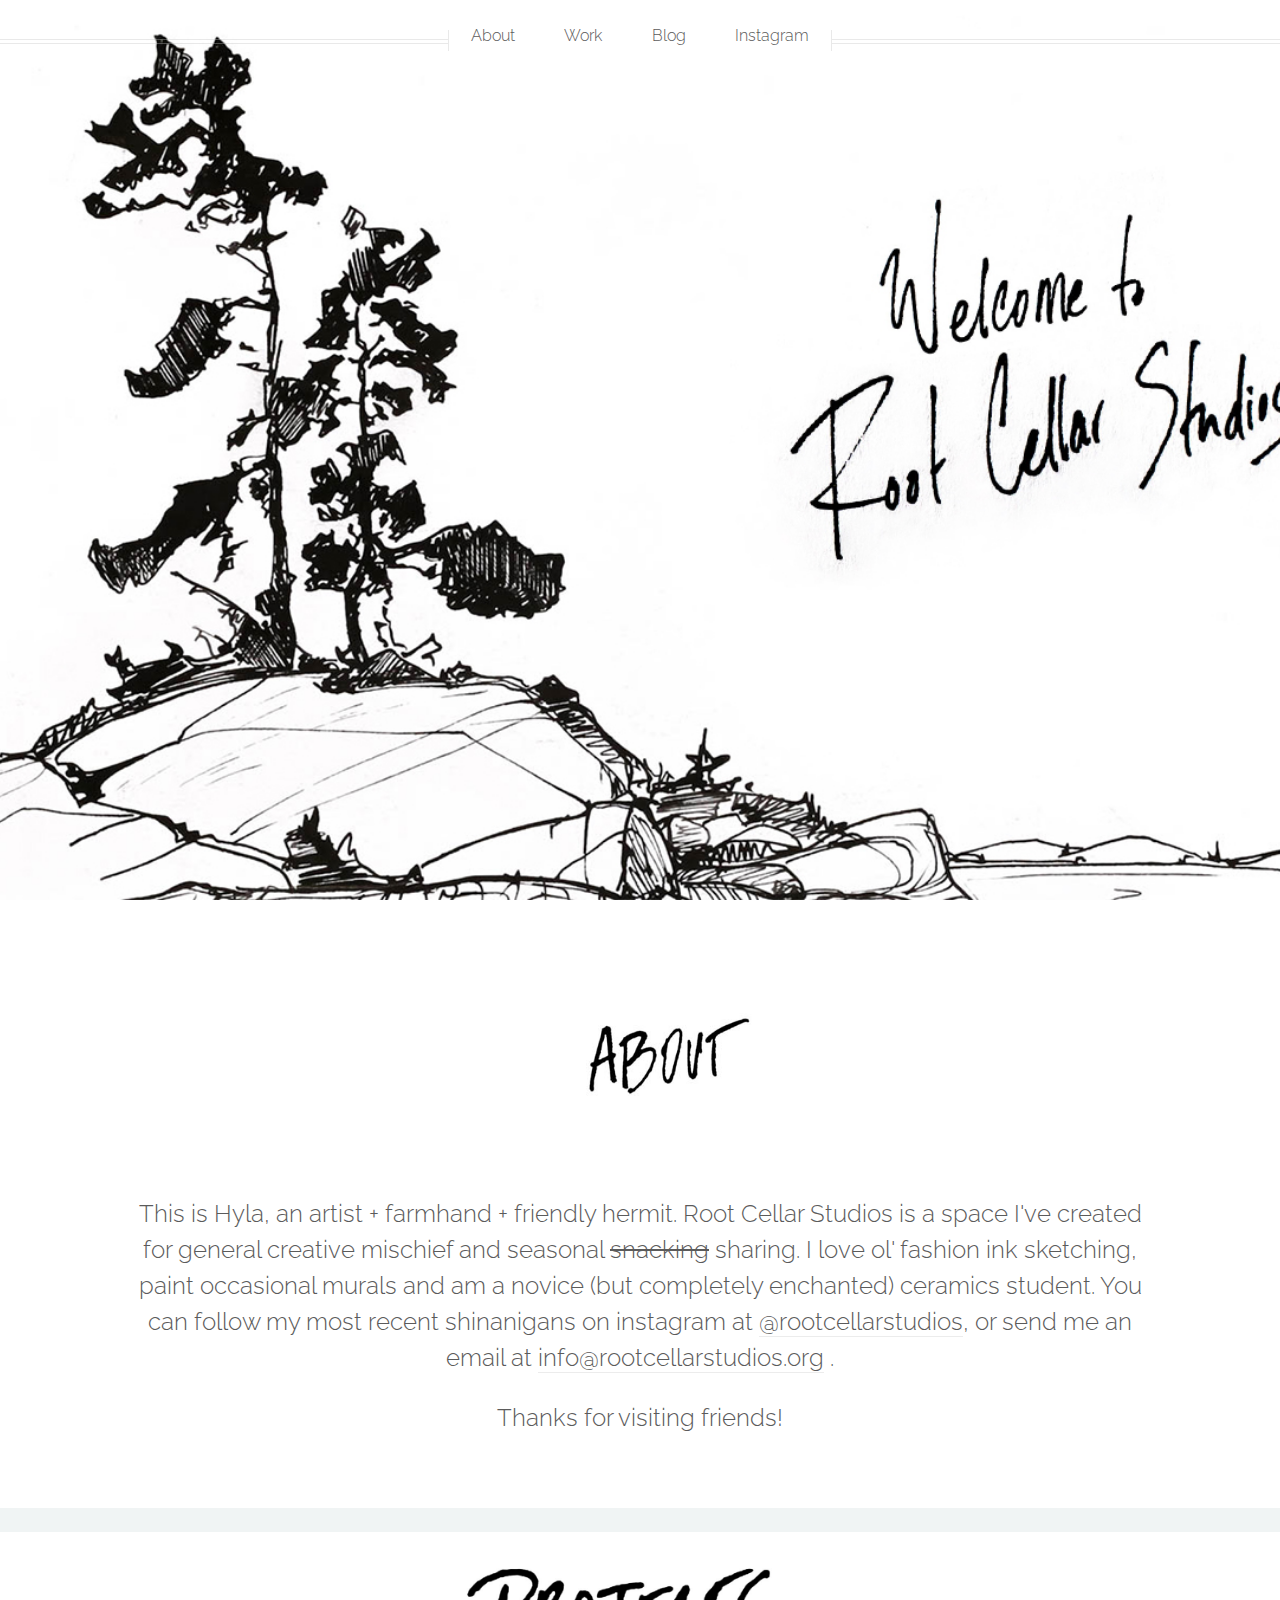
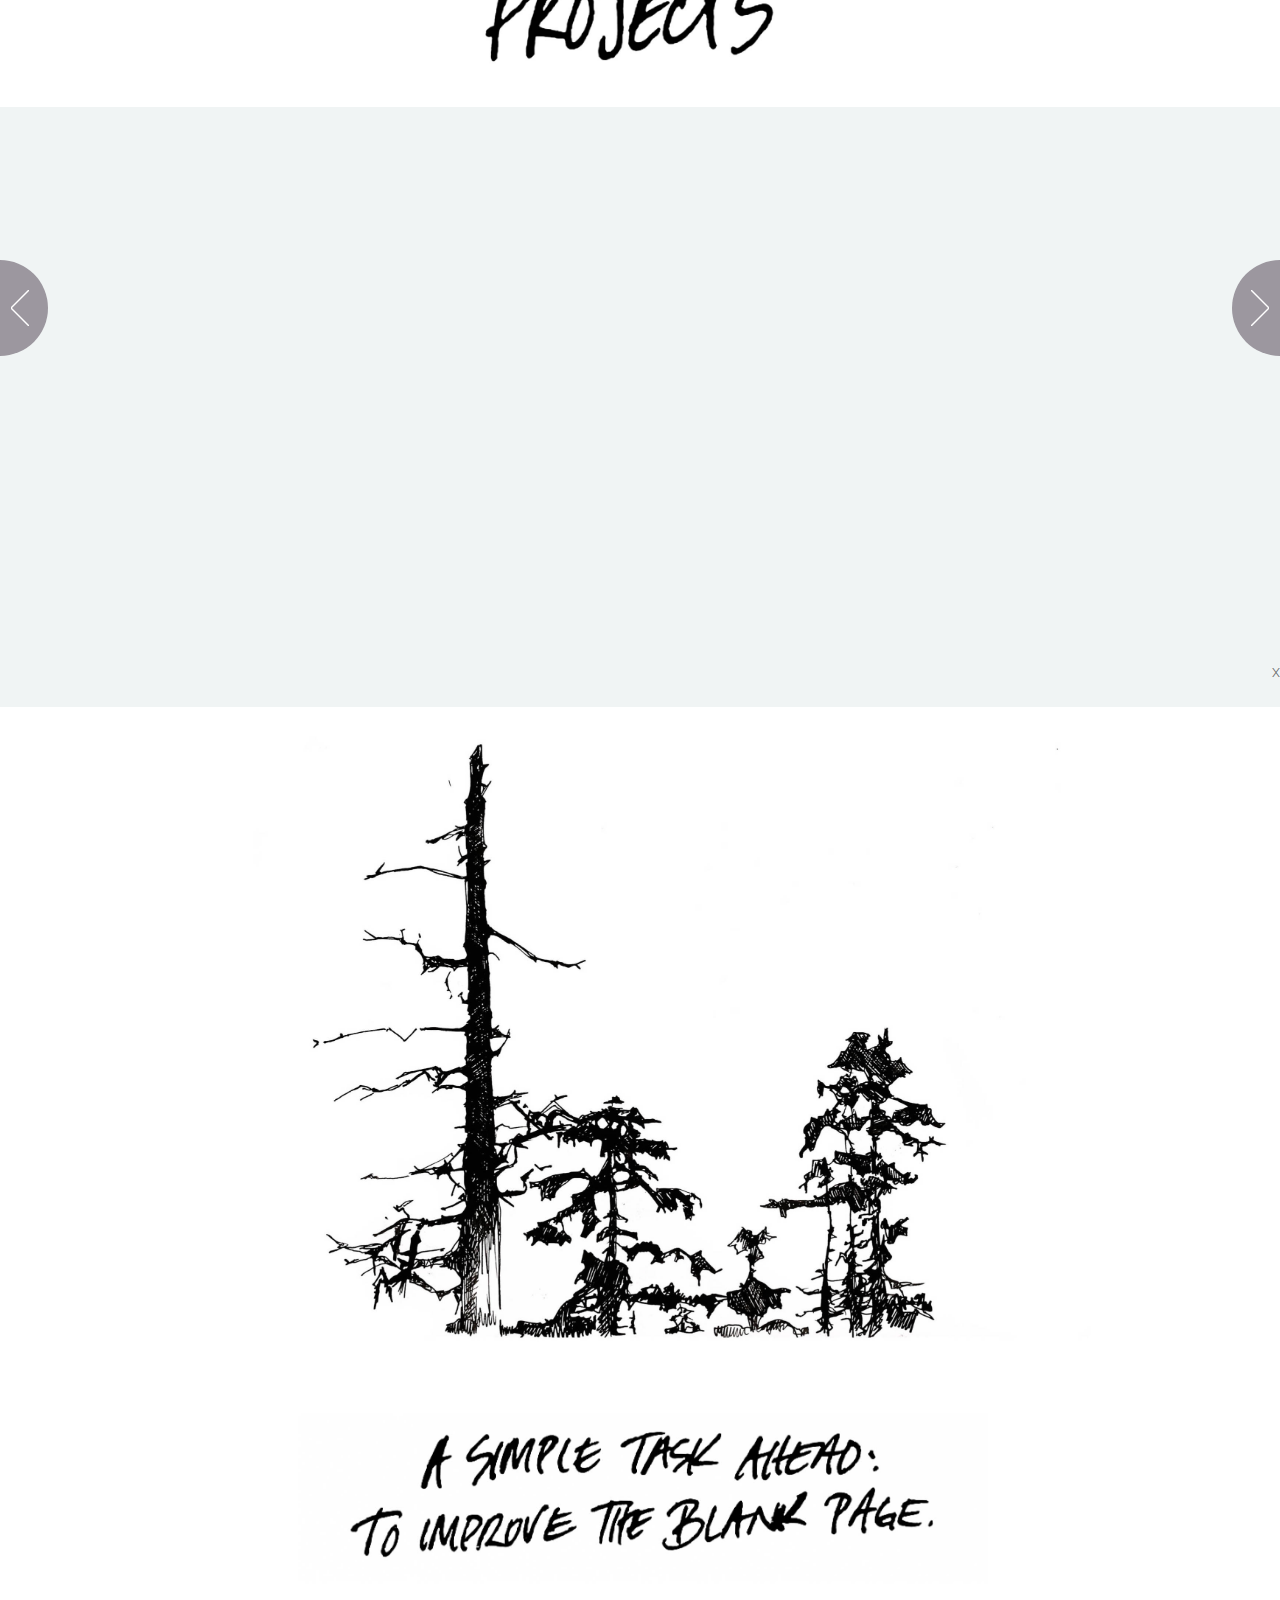
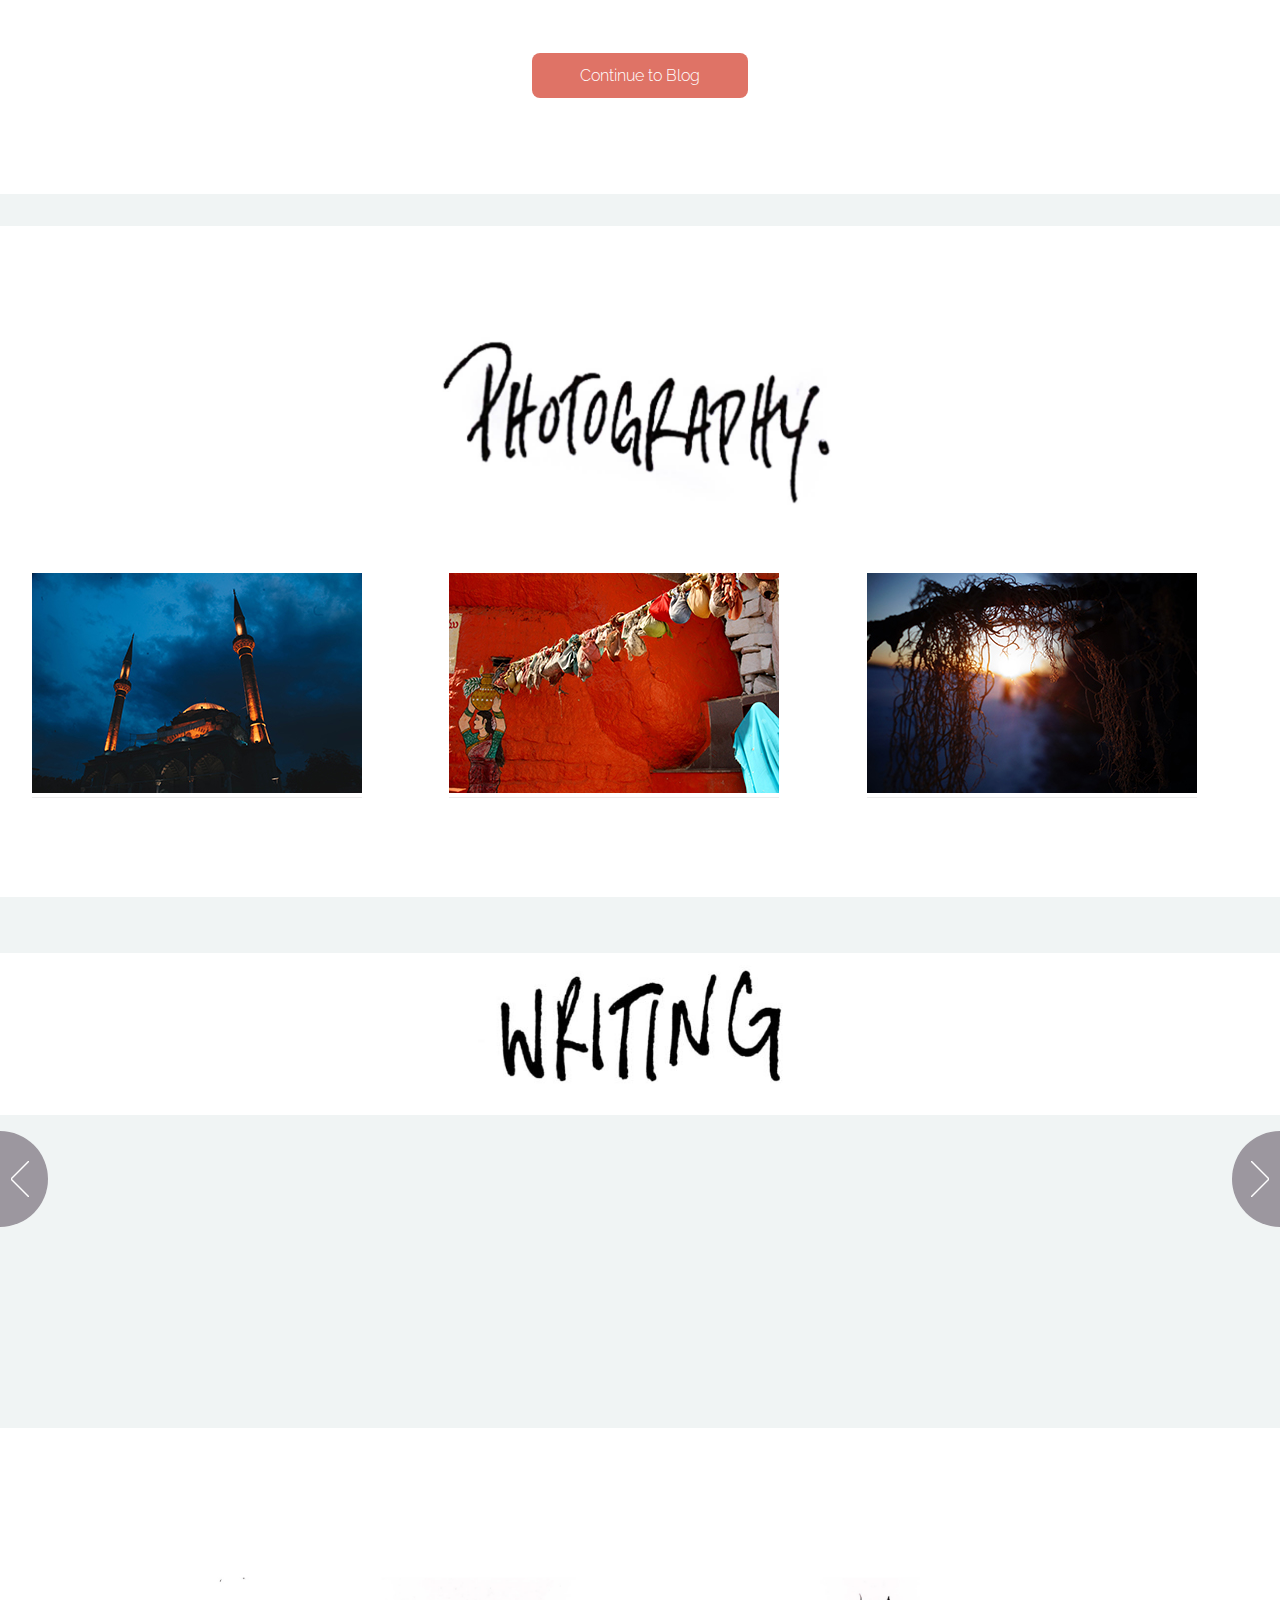
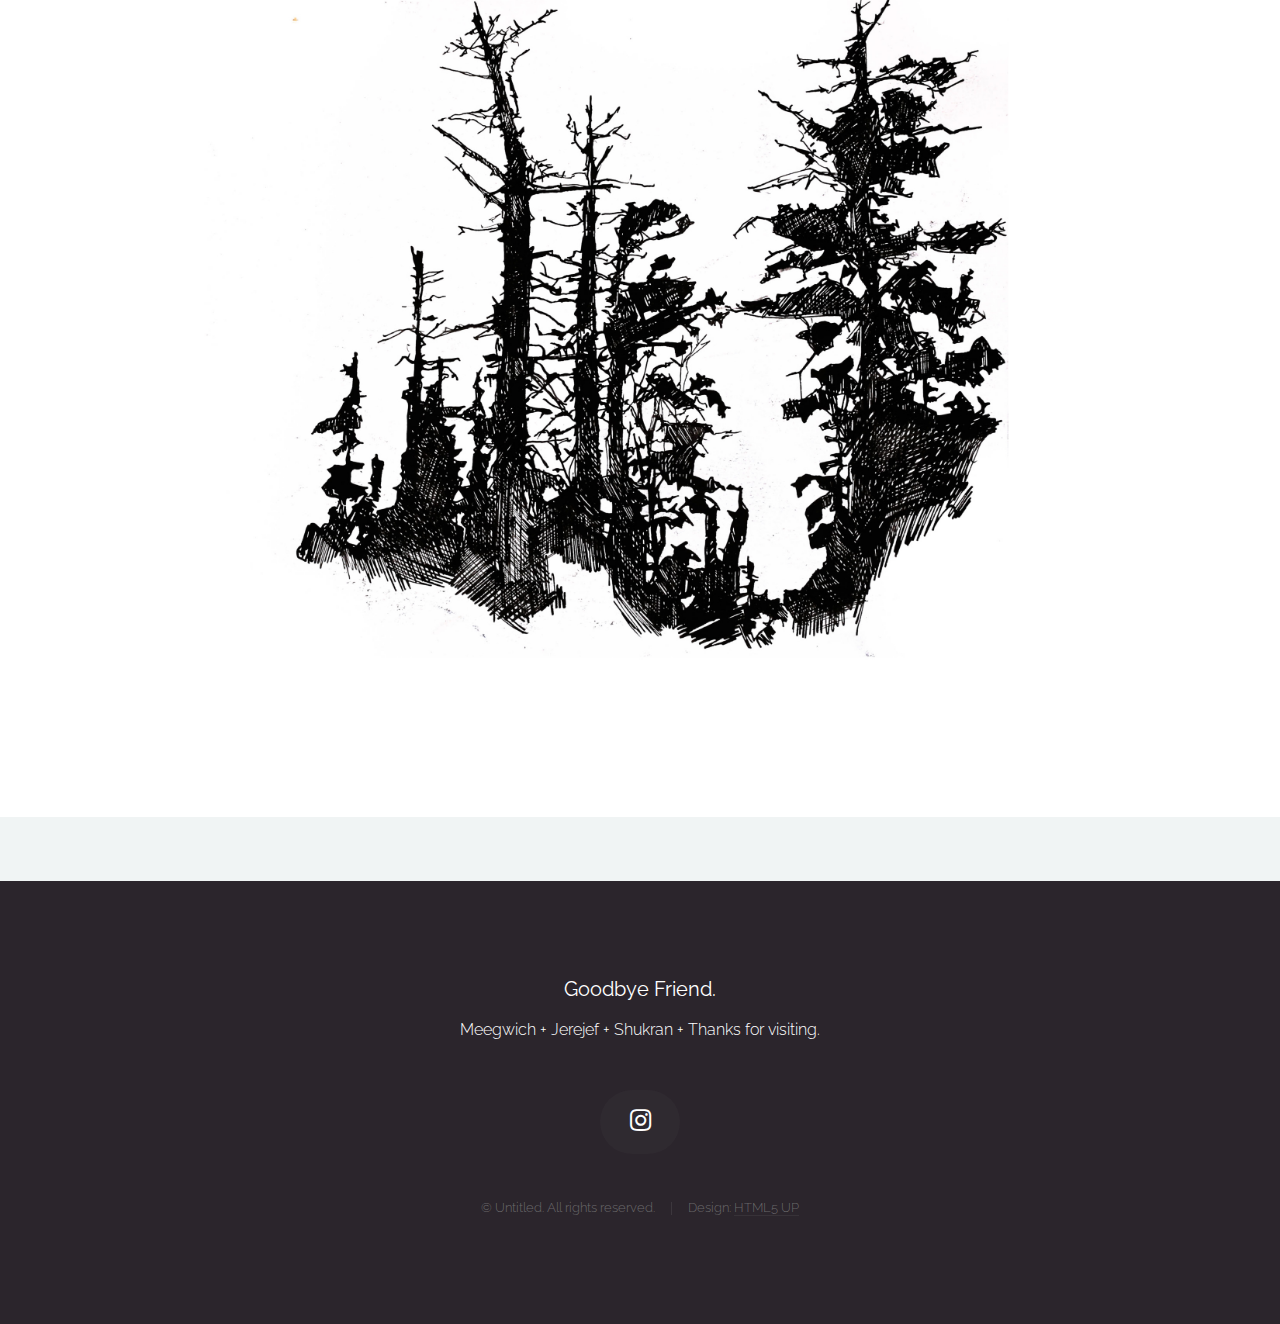
==== commit 1eea9a2e: "Update index.html" ====
--- a/index.html
+++ b/index.html
@@ -548,8 +548,8 @@
 										</header>
 										<p>Meegwich + Jerejef + Shukran + Thanks for visiting.</p>
 										<ul class="icons">
-											<li><a href="https://twitter.com/rootcellarorg" class="icon fa-twitter"><span class="label">Twitter</span></a></li>
-											<li><a href="https://www.facebook.com/rootcellarstudios/" class="icon fa-facebook"><span class="label">Facebook</span></a></li>
+											<!--<li><a href="https://twitter.com/rootcellarorg" class="icon fa-twitter"><span class="label">Twitter</span></a></li>
+											<li><a href="https://www.facebook.com/rootcellarstudios/" class="icon fa-facebook"><span class="label">Facebook</span></a></li> -->
 											<li><a href="https://www.instagram.com/rootcellarstudios/" class="icon fa-instagram"><span class="label">Instagram</span></a></li>
 									
 										</ul>
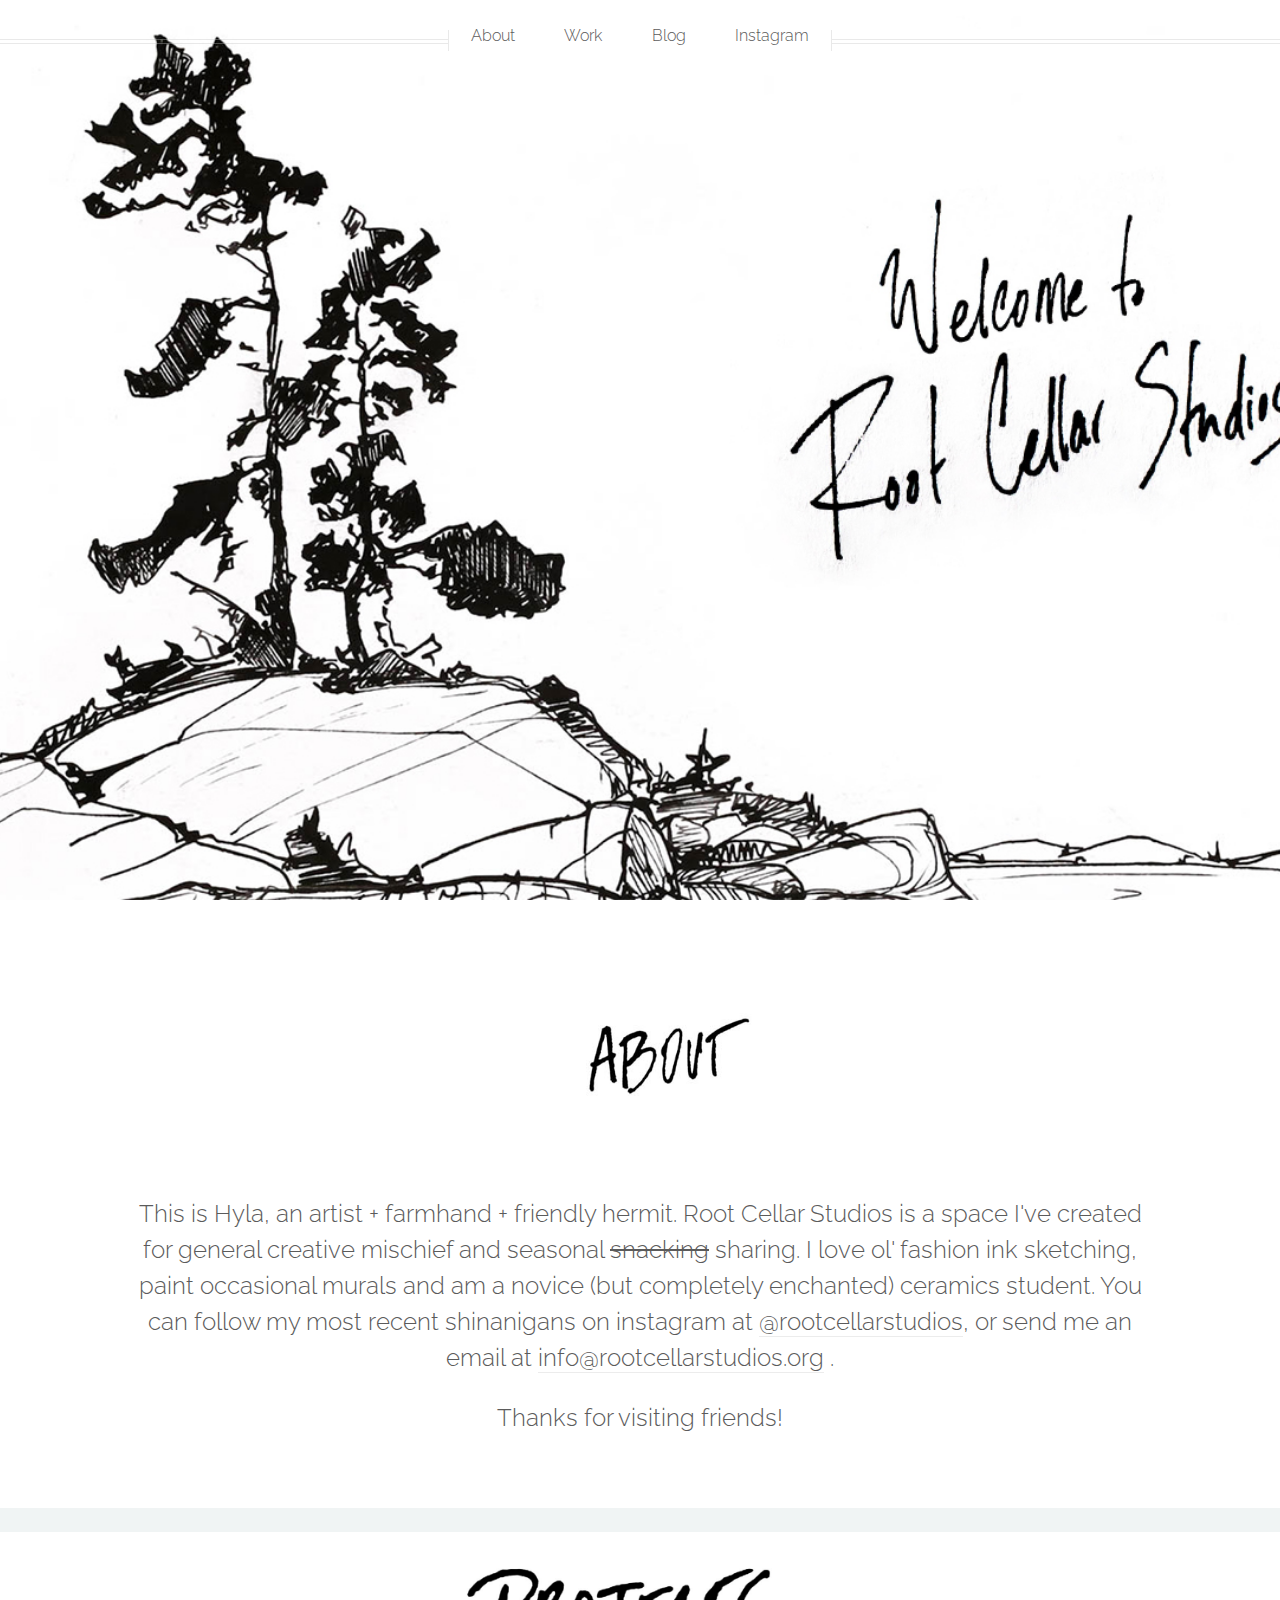
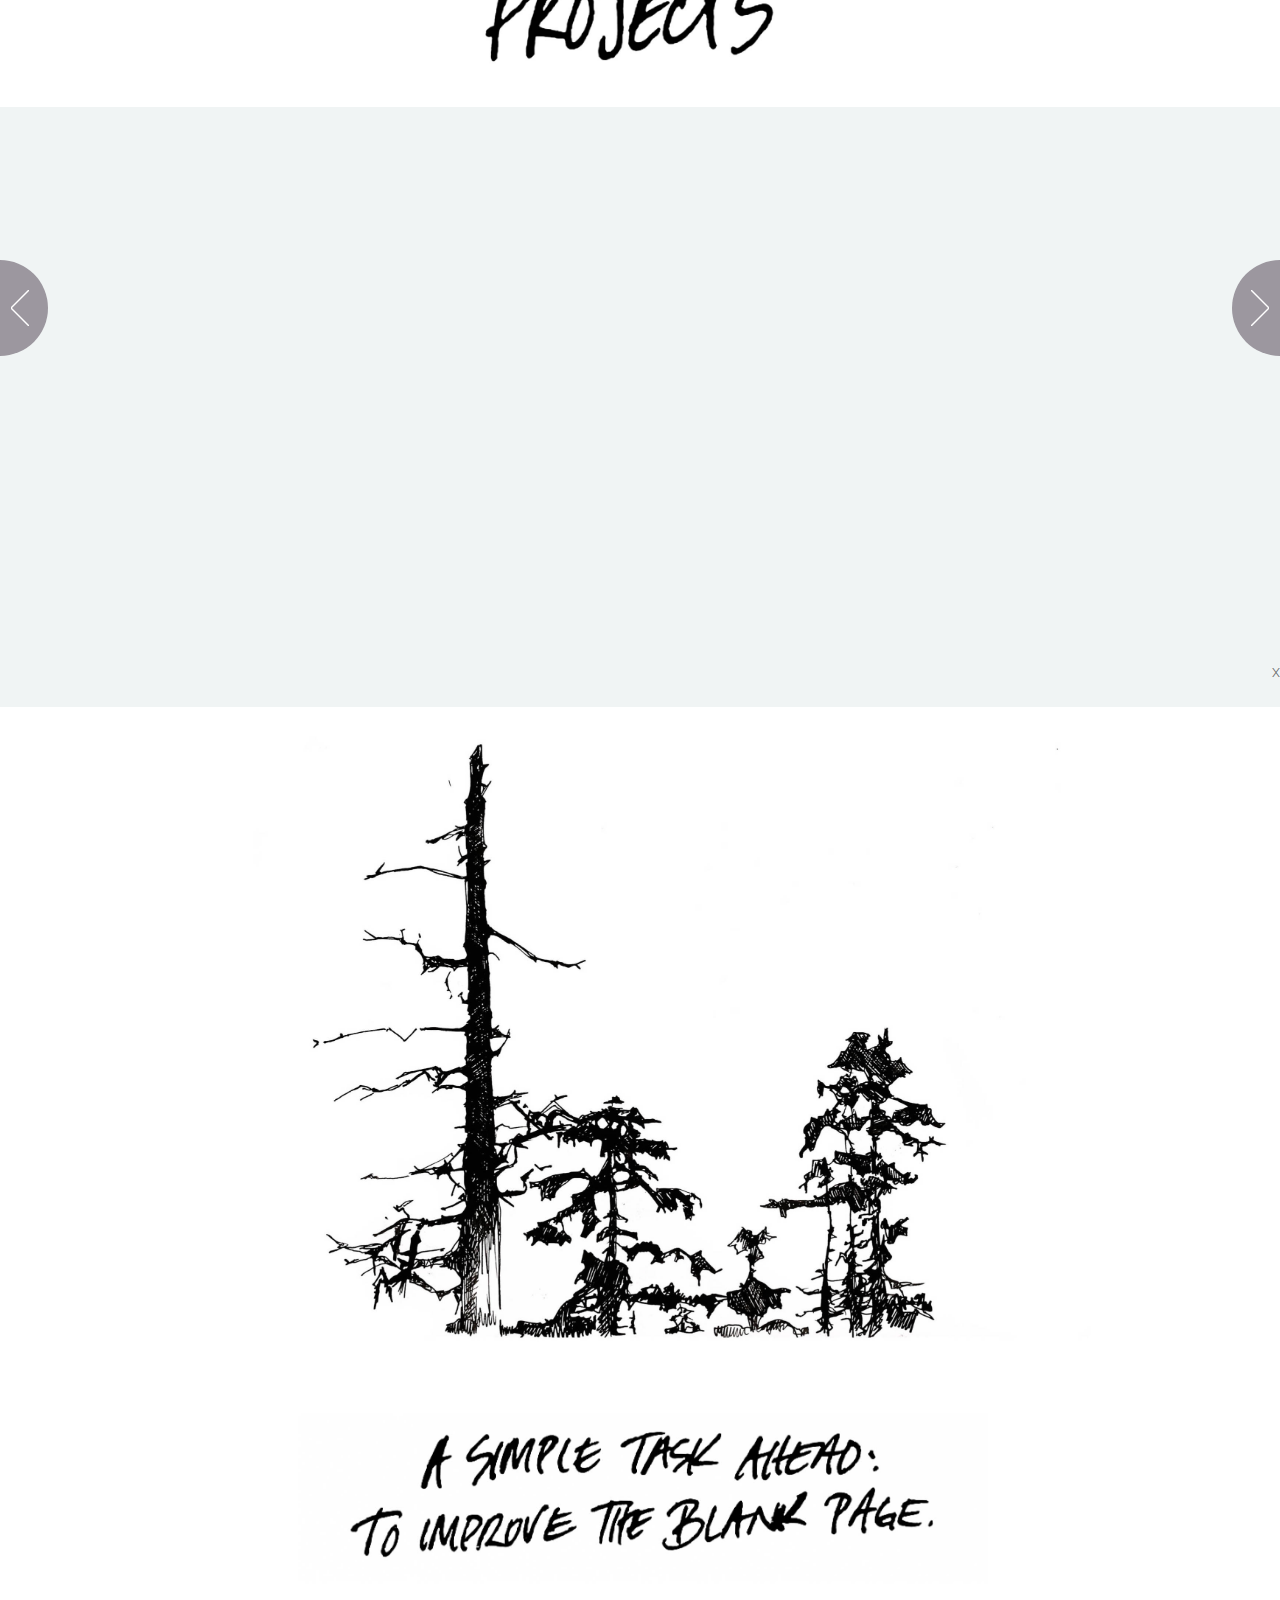
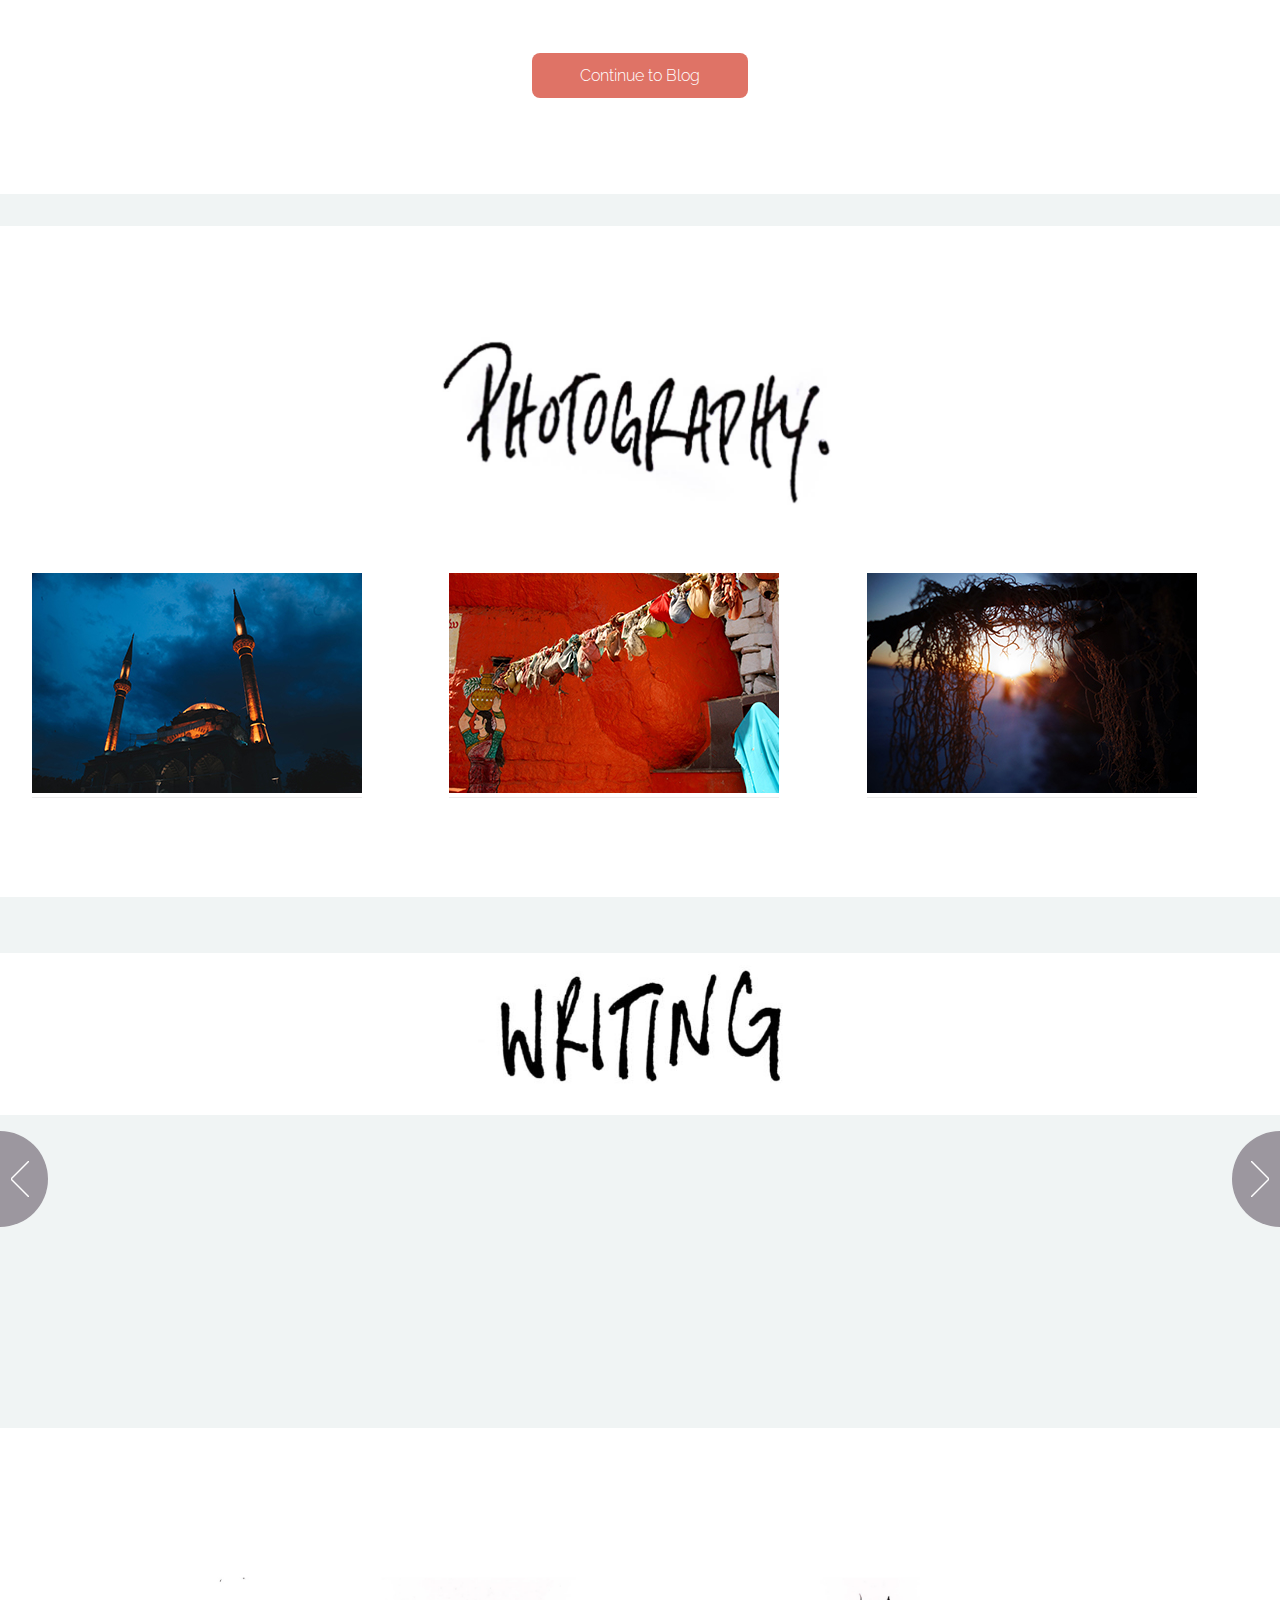
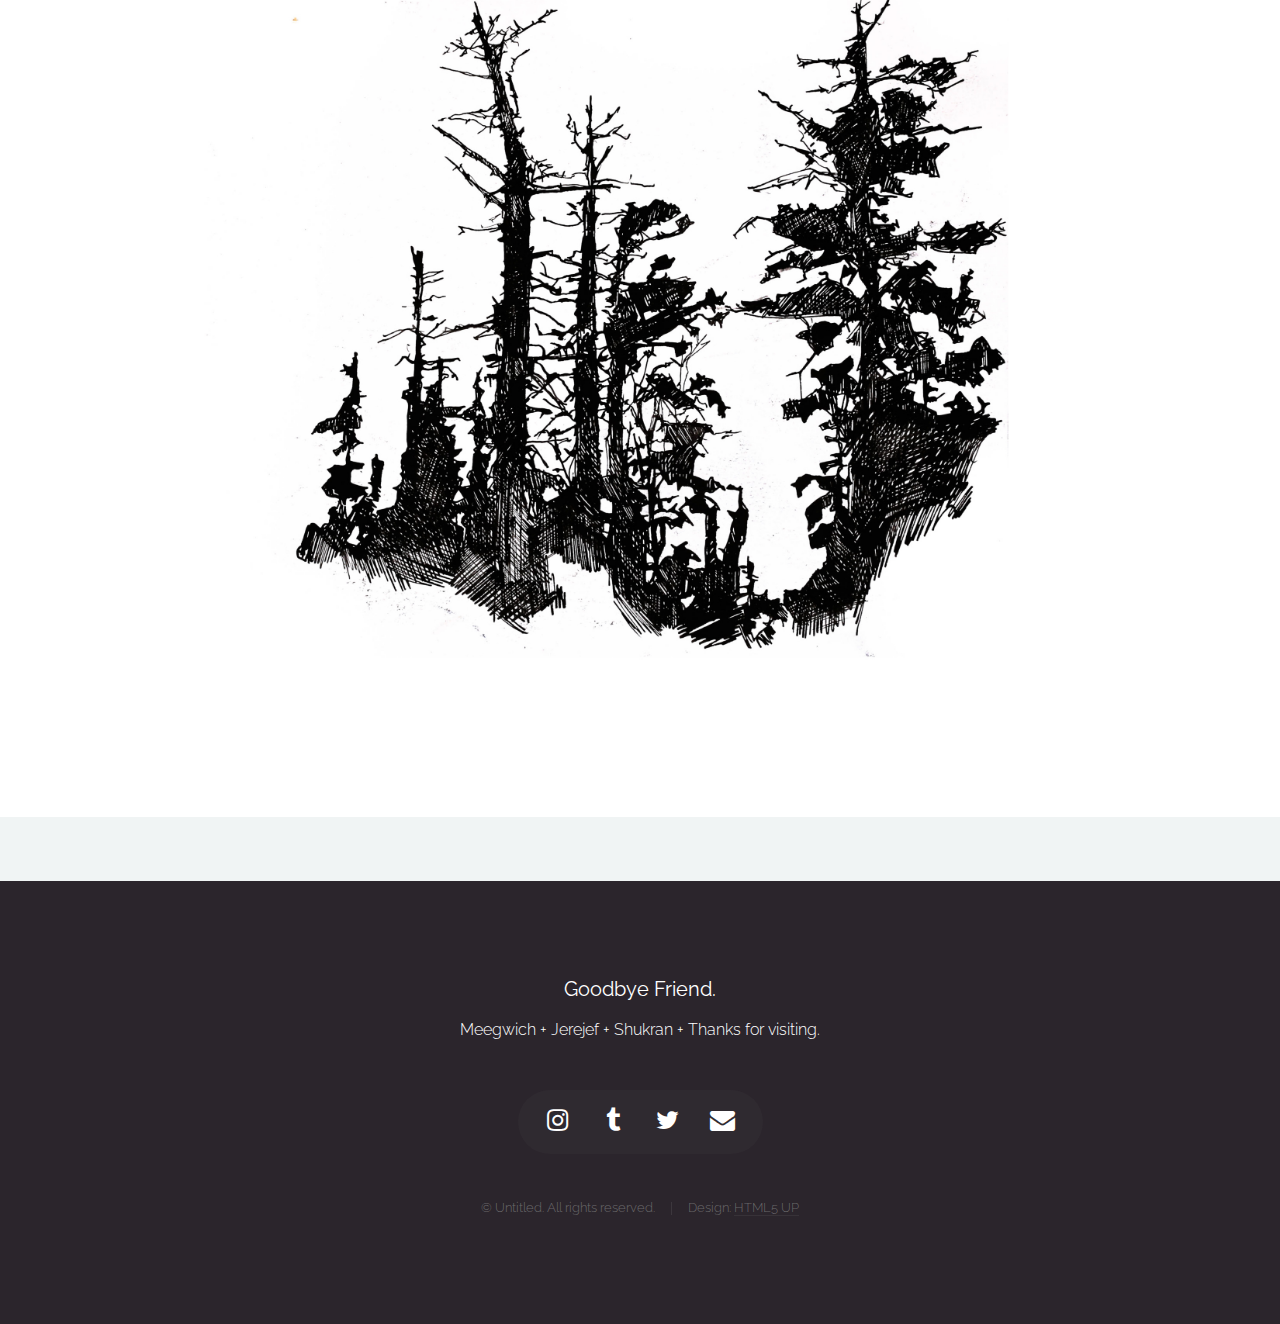
==== commit dee163b0: "Update index.html" ====
--- a/index.html
+++ b/index.html
@@ -548,9 +548,10 @@
 										</header>
 										<p>Meegwich + Jerejef + Shukran + Thanks for visiting.</p>
 										<ul class="icons">
-											<!--<li><a href="https://twitter.com/rootcellarorg" class="icon fa-twitter"><span class="label">Twitter</span></a></li>
-											<li><a href="https://www.facebook.com/rootcellarstudios/" class="icon fa-facebook"><span class="label">Facebook</span></a></li> -->
 											<li><a href="https://www.instagram.com/rootcellarstudios/" class="icon fa-instagram"><span class="label">Instagram</span></a></li>
+											<li><a href="http://rootcellarbear.tumblr.com" class="icon fa-tumblr"><span class="label">Tumblr</span></a></li>
+											<li><a href="https://twitter.com/rootcellarorg" class="icon fa-twitter"><span class="label">Twitter</span></a></li>
+											<li><a href="mailto:info@rootcellarstudios.org" class="icon fa-envelope"><span class="label">Email</span></a></li> 
 									
 										</ul>
 									</section>
